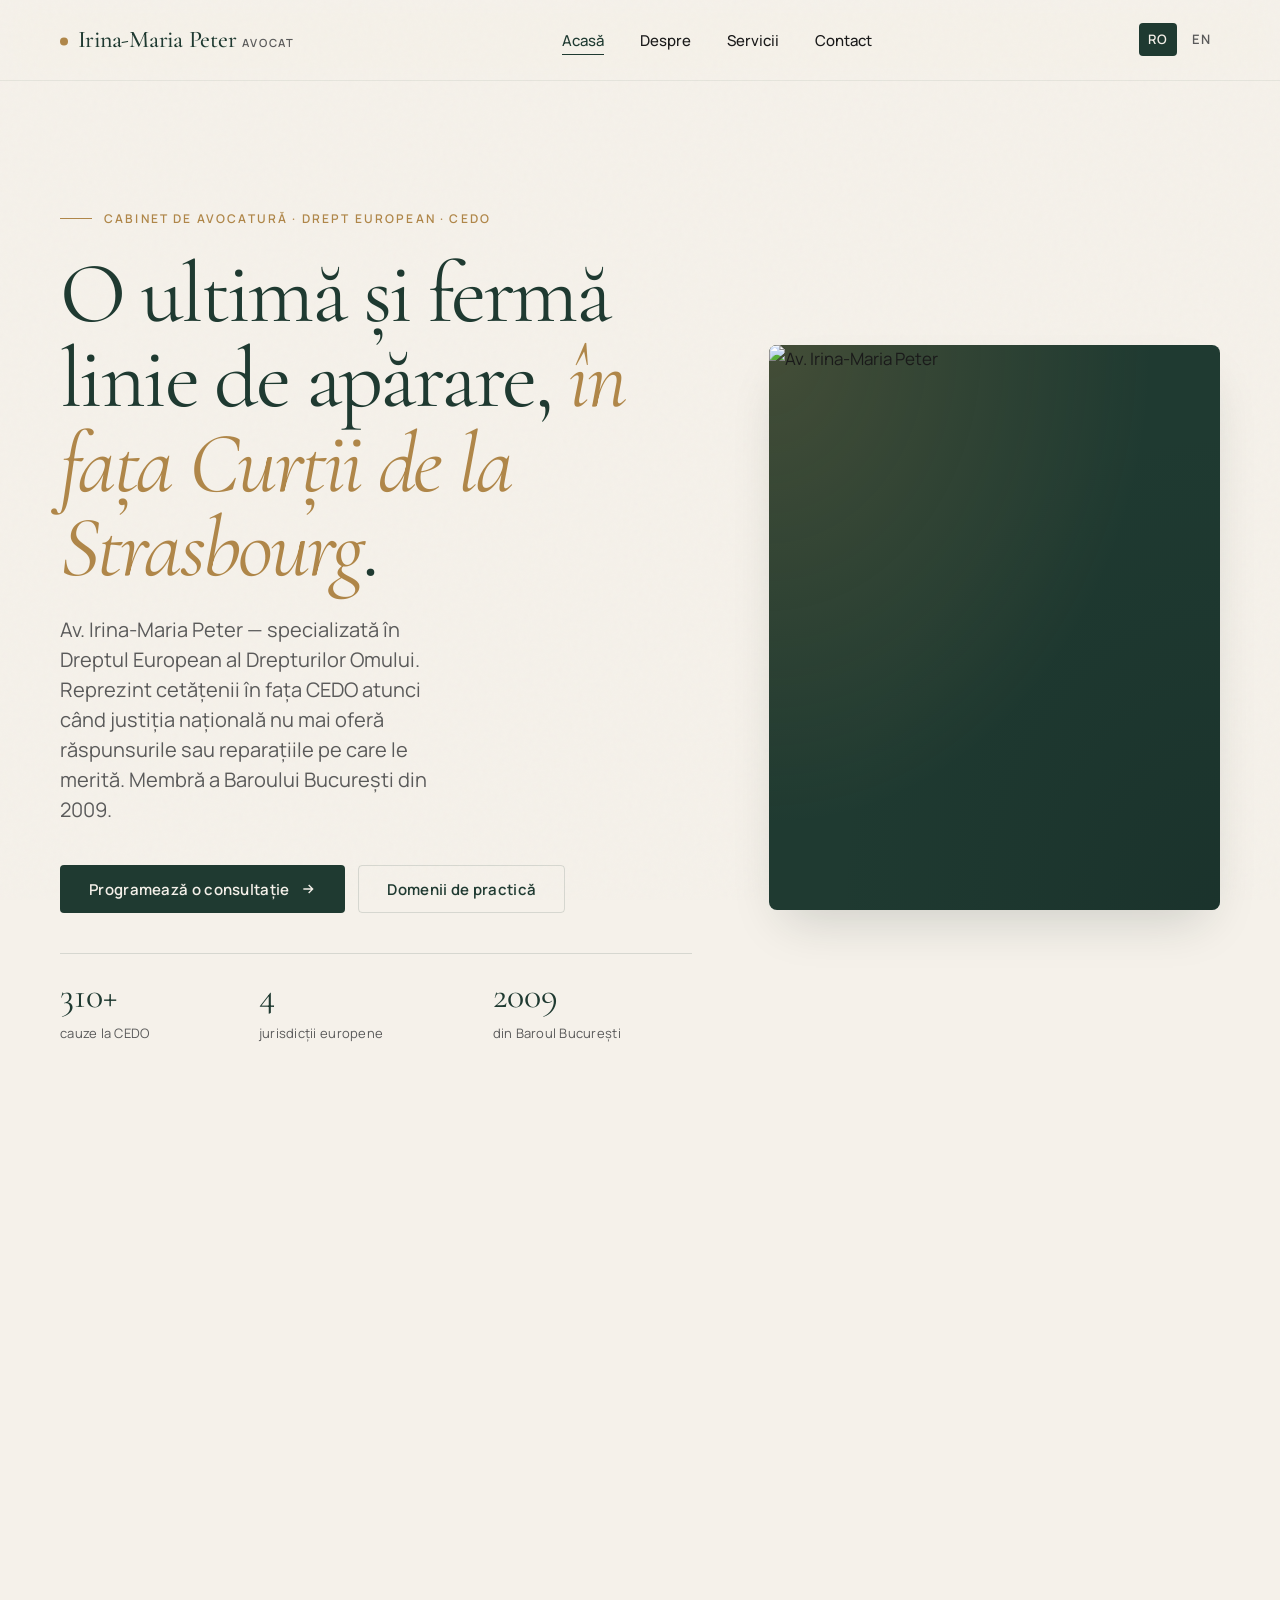
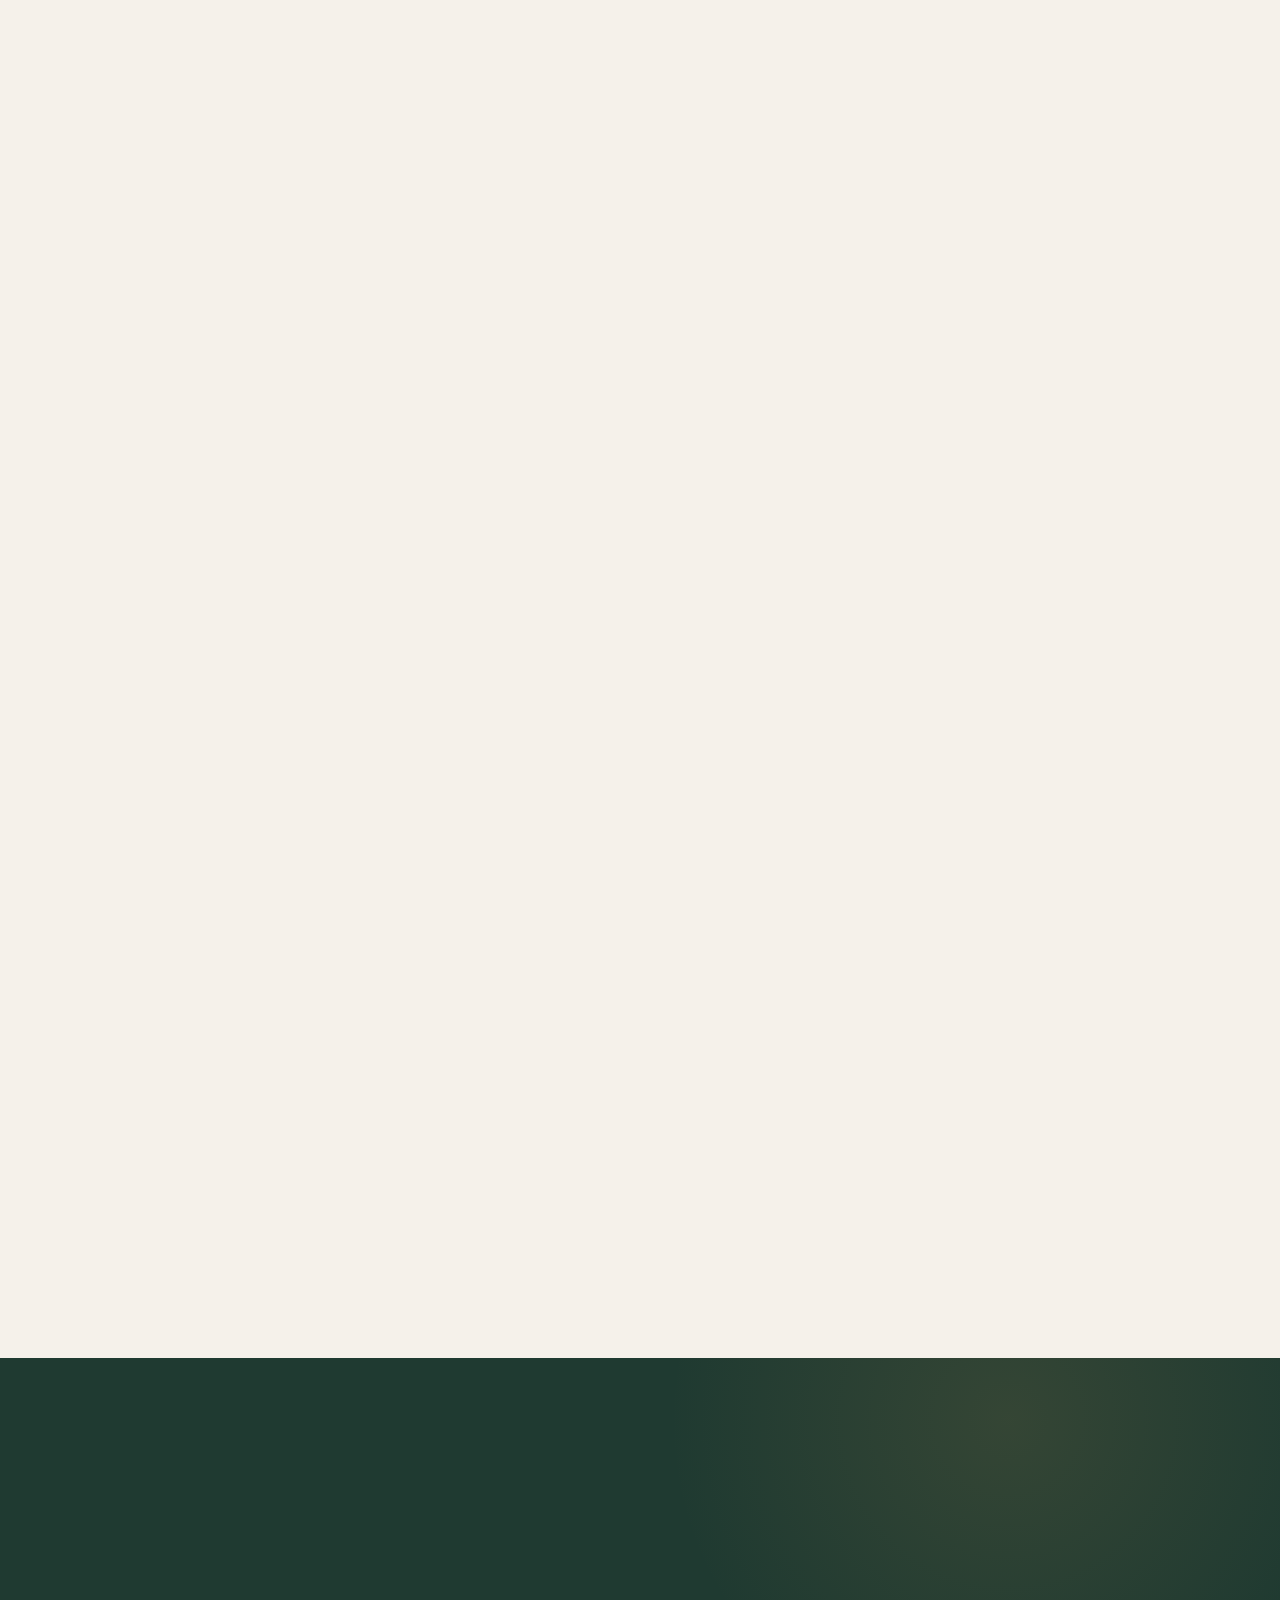
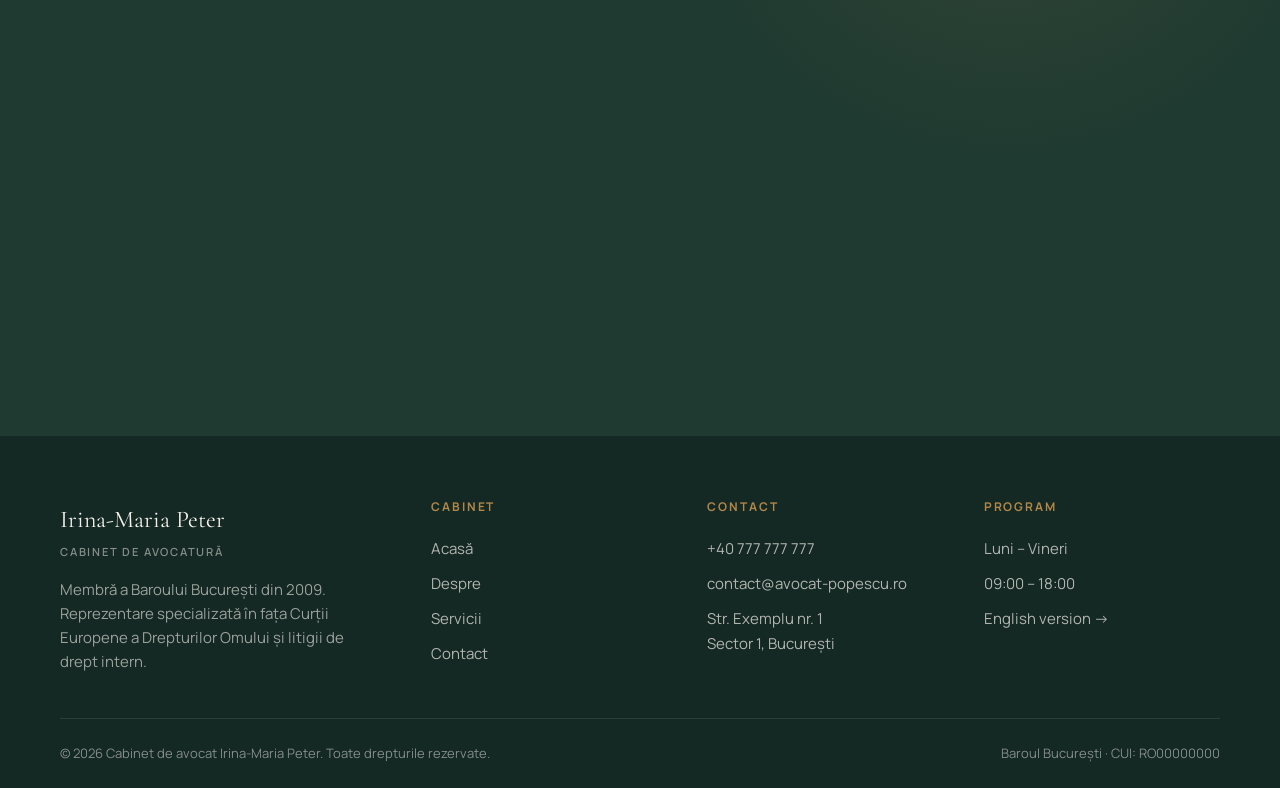
==== index.html @ d7352435 "Add files via upload" ====
<!doctype html>
<html lang="ro">
<head>
  <meta charset="utf-8" />
  <meta name="viewport" content="width=device-width,initial-scale=1" />

  <!-- ============ PRIMARY SEO ============ -->
  <title>Av. Irina-Maria Peter — Avocat CEDO în București | Drepturile Omului și Litigii Internaționale</title>
  <meta name="description" content="Av. Irina-Maria Peter — avocat definitiv în Baroul București din 2009, specializată în Dreptul European al Drepturilor Omului. Peste 310 cauze la CEDO (Strasbourg) și reprezentare în drept civil, penal, al muncii, al familiei, contencios administrativ și mediere." />
  <meta name="keywords" content="avocat CEDO, avocat drepturile omului, avocat Strasbourg, Curtea Europeană a Drepturilor Omului, avocat București, litigii internaționale, Irina-Maria Peter avocat, drept european" />
  <meta name="author" content="Av. Irina-Maria Peter" />
  <meta name="robots" content="index, follow, max-image-preview:large" />
  <link rel="canonical" href="https://avocat-popescu.ro/" />

  <!-- ============ HREFLANG (multilingual) ============ -->
  <link rel="alternate" hreflang="ro" href="https://avocat-popescu.ro/" />
  <link rel="alternate" hreflang="en" href="https://avocat-popescu.ro/en/" />
  <link rel="alternate" hreflang="x-default" href="https://avocat-popescu.ro/" />

  <!-- ============ OPEN GRAPH / SOCIAL ============ -->
  <meta property="og:type" content="website" />
  <meta property="og:locale" content="ro_RO" />
  <meta property="og:locale:alternate" content="en_US" />
  <meta property="og:site_name" content="Av. Irina-Maria Peter" />
  <meta property="og:title" content="Av. Irina-Maria Peter — Avocat CEDO în București" />
  <meta property="og:description" content="Avocat specializată în Dreptul European al Drepturilor Omului. Peste 310 cauze la CEDO — o ultimă și fermă linie de apărare la Strasbourg." />
  <meta property="og:url" content="https://avocat-popescu.ro/" />
  <meta property="og:image" content="https://avocat-popescu.ro/assets/og-image.jpg" />
  <meta property="og:image:width" content="1200" />
  <meta property="og:image:height" content="630" />

  <meta name="twitter:card" content="summary_large_image" />
  <meta name="twitter:title" content="Av. Irina-Maria Peter — Avocat CEDO în București" />
  <meta name="twitter:description" content="Avocat specializată în Dreptul European al Drepturilor Omului și litigii internaționale." />
  <meta name="twitter:image" content="https://avocat-popescu.ro/assets/og-image.jpg" />

  <!-- ============ THEME ============ -->
  <meta name="theme-color" content="#1f3a31" />
  <meta name="color-scheme" content="light" />

  <!-- ============ FAVICON ============ -->
  <link rel="icon" type="image/svg+xml" href="data:image/svg+xml,%3Csvg xmlns='http://www.w3.org/2000/svg' viewBox='0 0 32 32'%3E%3Crect width='32' height='32' rx='6' fill='%231f3a31'/%3E%3Ctext x='50%25' y='50%25' dy='.35em' text-anchor='middle' font-family='Georgia,serif' font-size='18' font-style='italic' fill='%23b08749'%3EI%3C/text%3E%3C/svg%3E" />

  <!-- ============ FONTS ============ -->
  <link rel="preconnect" href="https://fonts.googleapis.com" />
  <link rel="preconnect" href="https://fonts.gstatic.com" crossorigin />
  <link href="https://fonts.googleapis.com/css2?family=Cormorant+Garamond:ital,wght@0,400;0,500;0,600;1,400;1,500&family=Manrope:wght@300;400;500;600;700&display=swap" rel="stylesheet" />

  <!-- ============ STYLES ============ -->
  <link rel="stylesheet" href="assets/styles.css" />

  <!-- ============ STRUCTURED DATA (JSON-LD) ============ -->
  <script type="application/ld+json">
  {
    "@context": "https://schema.org",
    "@graph": [
      {
        "@type": ["LegalService", "LocalBusiness", "Attorney"],
        "@id": "https://avocat-popescu.ro/#organization",
        "name": "Cabinet de avocat Irina-Maria Peter",
        "alternateName": "Av. Irina-Maria Peter",
        "description": "Cabinet de avocatură în București, specializat în Dreptul European al Drepturilor Omului, litigii la CEDO și reprezentare în drept civil, penal, al muncii, al familiei și contencios administrativ.",
        "url": "https://avocat-popescu.ro/",
        "telephone": "+40712345678",
        "email": "contact@avocat-popescu.ro",
        "priceRange": "$$",
        "image": "https://avocat-popescu.ro/assets/og-image.jpg",
        "address": {
          "@type": "PostalAddress",
          "streetAddress": "Str. Exemplu nr. 1",
          "addressLocality": "București",
          "addressRegion": "Sector 1",
          "postalCode": "010001",
          "addressCountry": "RO"
        },
        "geo": {
          "@type": "GeoCoordinates",
          "latitude": "44.4268",
          "longitude": "26.1025"
        },
        "openingHoursSpecification": [
          {
            "@type": "OpeningHoursSpecification",
            "dayOfWeek": ["Monday", "Tuesday", "Wednesday", "Thursday", "Friday"],
            "opens": "09:00",
            "closes": "18:00"
          }
        ],
        "areaServed": [
          { "@type": "Country", "name": "România" },
          { "@type": "Country", "name": "Portugalia" },
          { "@type": "Country", "name": "Franța" },
          { "@type": "Country", "name": "Republica Moldova" }
        ],
        "knowsLanguage": ["ro", "en"],
        "knowsAbout": ["Convenția Europeană a Drepturilor Omului", "Curtea Europeană a Drepturilor Omului", "Drept civil", "Drept penal"],
        "founder": {
          "@id": "https://avocat-popescu.ro/#person"
        }
      },
      {
        "@type": "Person",
        "@id": "https://avocat-popescu.ro/#person",
        "name": "Irina-Maria Peter",
        "honorificPrefix": "Av.",
        "jobTitle": "Avocat definitiv",
        "description": "Avocat definitiv în Baroul București din 2009, specializată în Dreptul European al Drepturilor Omului și litigii internaționale la CEDO.",
        "memberOf": {
          "@type": "Organization",
          "name": "Baroul București"
        },
        "worksFor": {
          "@id": "https://avocat-popescu.ro/#organization"
        }
      },
      {
        "@type": "WebSite",
        "@id": "https://avocat-popescu.ro/#website",
        "url": "https://avocat-popescu.ro/",
        "name": "Av. Irina-Maria Peter",
        "inLanguage": "ro",
        "publisher": { "@id": "https://avocat-popescu.ro/#organization" }
      },
      {
        "@type": "BreadcrumbList",
        "itemListElement": [
          { "@type": "ListItem", "position": 1, "name": "Acasă", "item": "https://avocat-popescu.ro/" }
        ]
      }
    ]
  }
  </script>
</head>

<body>
  <!-- ============ HEADER ============ -->
  <header class="site-header">
    <div class="container">
      <nav class="nav" aria-label="Navigare principală">
        <a href="/" class="brand" aria-label="Av. Irina-Maria Peter — Acasă">
          <span class="brand-mark" aria-hidden="true"></span>
          <span>Irina-Maria Peter <small>Avocat</small></span>
        </a>

        <ul class="nav-links" data-open="false">
          <li><a href="/" aria-current="page">Acasă</a></li>
          <li><a href="/despre.html">Despre</a></li>
          <li><a href="/servicii.html">Servicii</a></li>
          <li><a href="/contact.html">Contact</a></li>
        </ul>

        <div class="nav-right">
          <div class="lang-switch" aria-label="Selectare limbă">
            <a href="/" class="active" aria-current="true">RO</a>
            <a href="/en/">EN</a>
          </div>
          <button class="nav-toggle" type="button" aria-expanded="false" aria-controls="nav-links" aria-label="Deschide meniul">
            <span></span>
          </button>
        </div>
      </nav>
    </div>
  </header>

  <main>
    <!-- ============ HERO ============ -->
    <section class="hero">
      <div class="container">
        <div class="hero-grid">
          <div class="hero-content">
            <div class="hero-meta fade-up">
              <span class="eyebrow">Cabinet de avocatură · Drept european · CEDO</span>
            </div>

            <h1 class="fade-up delay-1">
              O ultimă și fermă linie de apărare, <em>în fața Curții de la Strasbourg</em>.
            </h1>

            <p class="hero-tagline fade-up delay-2">
              Av. Irina-Maria Peter — specializată în Dreptul European al Drepturilor Omului. Reprezint cetățenii în fața CEDO atunci când justiția națională nu mai oferă răspunsurile sau reparațiile pe care le merită. Membră a Baroului București din 2009.
            </p>

            <div class="hero-actions fade-up delay-3">
              <a href="/contact.html" class="btn btn-primary btn-arrow">
                Programează o consultație
                <svg viewBox="0 0 24 24" fill="none" stroke="currentColor" stroke-width="2"><path d="M5 12h14M13 6l6 6-6 6"/></svg>
              </a>
              <a href="/servicii.html" class="btn btn-ghost">Domenii de practică</a>
            </div>

            <div class="hero-stats fade-up delay-4">
              <div class="hero-stat">
                <span class="num">310+</span>
                <span class="label">cauze la CEDO</span>
              </div>
              <div class="hero-stat">
                <span class="num">4</span>
                <span class="label">jurisdicții europene</span>
              </div>
              <div class="hero-stat">
                <span class="num">2009</span>
                <span class="label">din Baroul București</span>
              </div>
            </div>
          </div>

          <div class="hero-visual fade-up delay-2">
            <div class="hero-portrait">
              <div class="hero-decoration" aria-hidden="true"></div>
                <img src="assets/portrait.png" alt="Av. Irina-Maria Peter" />
              <!-- <div class="hero-portrait-placeholder" aria-hidden="true">
                <svg viewBox="0 0 24 24" fill="none" stroke-width="1"><circle cx="12" cy="8" r="4"/><path d="M4 22c0-4.4 3.6-8 8-8s8 3.6 8 8"/></svg>
                <span>Fotografie<br>profesională</span>
              </div> -->
            </div>
          </div>
        </div>

        <span class="hero-bg-letter" aria-hidden="true">I</span>
      </div>
    </section>

    <!-- ============ INTRO / ABOUT ============ -->
    <section class="section">
      <div class="container">
        <div class="two-col reveal">
          <div>
            <span class="eyebrow">Despre cabinet</span>
            <h2 style="margin-top: 1rem;">O practică <em style="font-style:italic;color:var(--color-accent)">transfrontalieră</em>, dedicată drepturilor fundamentale.</h2>
          </div>
          <div>
            <p class="lead">
              Specializarea mea principală este Dreptul European al Drepturilor Omului și litigiile internaționale. Activitatea se concentrează pe reprezentarea cetățenilor în fața Curții Europene a Drepturilor Omului (CEDO) de la Strasbourg.
            </p>
            <p style="margin-top:1.25rem; color:var(--color-ink-muted)">
              Ofer o ultimă și fermă linie de apărare împotriva abuzurilor legislative, administrative sau judiciare comise de instituțiile statului — dar și asistență în drept civil, penal, al muncii, al familiei și contencios administrativ. Misiunea rămâne aceeași: restabilirea legalității și obținerea de reparații juste.
            </p>
            <p style="margin-top:1.75rem">
              <a href="/despre.html" class="btn btn-ghost btn-arrow">
                Despre Irina-Maria Peter
                <svg viewBox="0 0 24 24" fill="none" stroke="currentColor" stroke-width="2"><path d="M5 12h14M13 6l6 6-6 6"/></svg>
              </a>
            </p>
          </div>
        </div>
      </div>
    </section>

    <!-- ============ SERVICES PREVIEW ============ -->
    <section class="section" style="padding-top:0">
      <div class="container">
        <div class="section-header reveal">
          <span class="eyebrow">Domenii de practică</span>
          <h2>Servicii juridice <em style="font-style:italic;color:var(--color-accent)">specializate</em></h2>
        </div>

        <div class="services-grid reveal">
          <article class="service-card">
            <span class="service-num">01</span>
            <h3>Drept european (CEDO)</h3>
            <p>Consultanță privind încălcarea drepturilor fundamentale, formulare cereri și reprezentare în fața Curții Europene a Drepturilor Omului de la Strasbourg.</p>
            <a href="/servicii.html#european" class="service-link">
              Detalii
              <svg viewBox="0 0 24 24" fill="none" stroke="currentColor" stroke-width="2"><path d="M5 12h14M13 6l6 6-6 6"/></svg>
            </a>
          </article>

          <article class="service-card">
            <span class="service-num">02</span>
            <h3>Drept civil</h3>
            <p>Contracte, dreptul de proprietate, tranzacții, contestații și punerea în executare a hotărârilor judecătorești definitive.</p>
            <a href="/servicii.html#civil" class="service-link">
              Detalii
              <svg viewBox="0 0 24 24" fill="none" stroke="currentColor" stroke-width="2"><path d="M5 12h14M13 6l6 6-6 6"/></svg>
            </a>
          </article>

          <article class="service-card">
            <span class="service-num">03</span>
            <h3>Drept penal</h3>
            <p>Asistență în fața organelor de urmărire penală și a instanțelor de orice grad, plângeri penale și contestații.</p>
            <a href="/servicii.html#penal" class="service-link">
              Detalii
              <svg viewBox="0 0 24 24" fill="none" stroke="currentColor" stroke-width="2"><path d="M5 12h14M13 6l6 6-6 6"/></svg>
            </a>
          </article>

          <article class="service-card">
            <span class="service-num">04</span>
            <h3>Dreptul familiei</h3>
            <p>Divorț, partajul bunurilor comune, custodia minorului, pensie de întreținere, program de vizitare și paternitate.</p>
            <a href="/servicii.html#familie" class="service-link">
              Detalii
              <svg viewBox="0 0 24 24" fill="none" stroke="currentColor" stroke-width="2"><path d="M5 12h14M13 6l6 6-6 6"/></svg>
            </a>
          </article>

          <article class="service-card">
            <span class="service-num">05</span>
            <h3>Dreptul muncii</h3>
            <p>Litigii de muncă, contracte, acorduri, notificări și punerea în executare a hotărârilor judecătorești.</p>
            <a href="/servicii.html#munca" class="service-link">
              Detalii
              <svg viewBox="0 0 24 24" fill="none" stroke="currentColor" stroke-width="2"><path d="M5 12h14M13 6l6 6-6 6"/></svg>
            </a>
          </article>

          <article class="service-card">
            <span class="service-num">06</span>
            <h3>Contencios administrativ</h3>
            <p>Anularea actelor administrative nelegale și reprezentare în litigiile cu autoritățile publice.</p>
            <a href="/servicii.html#administrativ" class="service-link">
              Detalii
              <svg viewBox="0 0 24 24" fill="none" stroke="currentColor" stroke-width="2"><path d="M5 12h14M13 6l6 6-6 6"/></svg>
            </a>
          </article>

          <article class="service-card">
            <span class="service-num">07</span>
            <h3>Mediere</h3>
            <p>Servicii de mediere în orice ramură a dreptului, pentru soluționarea amiabilă a disputelor.</p>
            <a href="/servicii.html#mediere" class="service-link">
              Detalii
              <svg viewBox="0 0 24 24" fill="none" stroke="currentColor" stroke-width="2"><path d="M5 12h14M13 6l6 6-6 6"/></svg>
            </a>
          </article>

          <article class="service-card service-cta">
            <span class="service-num">—</span>
            <h3>Aveți o altă speță?</h3>
            <p>Descrieți-mi pe scurt situația și stabilim împreună dacă și cum vă pot ajuta — inclusiv admisibilitatea unei cauze la CEDO.</p>
            <a href="/contact.html" class="service-link">
              Programează o consultație
              <svg viewBox="0 0 24 24" fill="none" stroke="currentColor" stroke-width="2"><path d="M5 12h14M13 6l6 6-6 6"/></svg>
            </a>
          </article>
        </div>
      </div>
    </section>

    <!-- ============ CTA STRIP ============ -->
    <section class="cta-strip">
      <div class="container">
        <div class="reveal">
          <span class="eyebrow" style="color:var(--color-accent)">Prima consultație</span>
          <h2 style="margin-top:1rem">Ați epuizat căile de atac interne? <em>Vorbim.</em></h2>
          <p>Termenele de sesizare a Curții de la Strasbourg sunt stricte și extrem de scurte. Propuneți analiza dosarului dumneavoastră pentru a stabili criteriile de admisibilitate la CEDO — la cabinet, telefonic sau online.</p>
          <div class="hero-actions">
            <a href="/contact.html" class="btn btn-primary btn-arrow">
              Solicită o consultație
              <svg viewBox="0 0 24 24" fill="none" stroke="currentColor" stroke-width="2"><path d="M5 12h14M13 6l6 6-6 6"/></svg>
            </a>
            <a href="tel:+40712345678" class="btn btn-ghost">+40 777 777 777</a>
          </div>
        </div>
      </div>
    </section>
  </main>

  <!-- ============ FOOTER ============ -->
  <footer class="site-footer">
    <div class="container">
      <div class="footer-grid">
        <div>
          <span class="footer-brand">
            Irina-Maria Peter
            <small>Cabinet de avocatură</small>
          </span>
          <p style="color:rgba(245,241,234,0.6); max-width:32ch; font-size:0.9375rem; line-height:1.6">
            Membră a Baroului București din 2009. Reprezentare specializată în fața Curții Europene a Drepturilor Omului și litigii de drept intern.
          </p>
        </div>

        <div class="footer-col">
          <h4>Cabinet</h4>
          <ul>
            <li><a href="/">Acasă</a></li>
            <li><a href="/despre.html">Despre</a></li>
            <li><a href="/servicii.html">Servicii</a></li>
            <li><a href="/contact.html">Contact</a></li>
          </ul>
        </div>

        <div class="footer-col">
          <h4>Contact</h4>
          <ul>
            <li><a href="tel:+40712345678">+40 777 777 777</a></li>
            <li><a href="mailto:contact@avocat-popescu.ro">contact@avocat-popescu.ro</a></li>
            <li>Str. Exemplu nr. 1<br>Sector 1, București</li>
          </ul>
        </div>

        <div class="footer-col">
          <h4>Program</h4>
          <ul>
            <li>Luni – Vineri</li>
            <li>09:00 – 18:00</li>
            <li style="margin-top:0.5rem"><a href="/en/">English version →</a></li>
          </ul>
        </div>
      </div>

      <div class="footer-meta">
        <span>© <span data-year>2026</span> Cabinet de avocat Irina-Maria Peter. Toate drepturile rezervate.</span>
        <span>Baroul București · CUI: RO00000000</span>
      </div>
    </div>
  </footer>

  <script src="assets/script.js" defer></script>
</body>
</html>
---- assets/styles.css ----
/* =========================================================
   DESIGN TOKENS
   ========================================================= */
:root {
  /* Colors */
  --color-bg: #f5f1ea;
  --color-bg-dim: #ebe5d9;
  --color-bg-card: #faf7f1;
  --color-ink: #1a1a1a;
  --color-ink-muted: #5a5a5a;
  --color-ink-soft: #8a8a8a;
  --color-primary: #1f3a31;
  --color-primary-dark: #142824;
  --color-primary-soft: #2d4f43;
  --color-accent: #b08749;
  --color-accent-dark: #8f6c34;
  --color-line: rgba(31, 58, 49, 0.14);
  --color-line-soft: rgba(31, 58, 49, 0.07);

  /* Typography */
  --font-display: 'Cormorant Garamond', 'Times New Roman', serif;
  --font-body: 'Manrope', -apple-system, BlinkMacSystemFont, sans-serif;

  /* Scale */
  --step-fluid-1: clamp(0.875rem, 0.85rem + 0.1vw, 0.9375rem);
  --step-fluid-2: clamp(1rem, 0.96rem + 0.2vw, 1.0625rem);
  --step-fluid-3: clamp(1.125rem, 1.08rem + 0.3vw, 1.25rem);
  --step-fluid-4: clamp(1.375rem, 1.3rem + 0.5vw, 1.625rem);
  --step-fluid-5: clamp(1.75rem, 1.55rem + 1vw, 2.25rem);
  --step-fluid-6: clamp(2.25rem, 1.9rem + 1.75vw, 3.25rem);
  --step-fluid-7: clamp(3rem, 2.2rem + 4vw, 5.5rem);

  /* Spacing */
  --space-3xs: 0.25rem;
  --space-2xs: 0.5rem;
  --space-xs: 0.75rem;
  --space-sm: 1rem;
  --space-md: 1.5rem;
  --space-lg: 2.5rem;
  --space-xl: 4rem;
  --space-2xl: 6rem;
  --space-3xl: 9rem;

  /* Layout */
  --max-width: 1240px;
  --gutter: clamp(1.25rem, 4vw, 2.5rem);

  /* Effects */
  --radius-sm: 4px;
  --radius-md: 8px;
  --radius-lg: 16px;
  --shadow-sm: 0 1px 2px rgba(20, 40, 36, 0.06);
  --shadow-md: 0 8px 24px -8px rgba(20, 40, 36, 0.12);
  --shadow-lg: 0 24px 48px -16px rgba(20, 40, 36, 0.18);
  --transition: 280ms cubic-bezier(0.22, 1, 0.36, 1);
}

/* =========================================================
   RESET / BASE
   ========================================================= */
*, *::before, *::after { box-sizing: border-box; }

* { margin: 0; padding: 0; }

html {
  scroll-behavior: smooth;
  -webkit-text-size-adjust: 100%;
  text-size-adjust: 100%;
}

body {
  font-family: var(--font-body);
  font-size: var(--step-fluid-2);
  line-height: 1.65;
  color: var(--color-ink);
  background: var(--color-bg);
  font-weight: 400;
  -webkit-font-smoothing: antialiased;
  -moz-osx-font-smoothing: grayscale;
  overflow-x: hidden;
  min-height: 100vh;
}

img, picture, svg {
  display: block;
  max-width: 100%;
  height: auto;
}

a {
  color: inherit;
  text-decoration: none;
  transition: color var(--transition);
}

button {
  font: inherit;
  cursor: pointer;
  background: none;
  border: none;
  color: inherit;
}

ul, ol { list-style: none; }

::selection {
  background: var(--color-primary);
  color: var(--color-bg);
}

/* Subtle paper grain texture overlay */
body::before {
  content: '';
  position: fixed;
  inset: 0;
  pointer-events: none;
  z-index: 1000;
  opacity: 0.025;
  mix-blend-mode: multiply;
  background-image: url("data:image/svg+xml,%3Csvg viewBox='0 0 200 200' xmlns='http://www.w3.org/2000/svg'%3E%3Cfilter id='noise'%3E%3CfeTurbulence type='fractalNoise' baseFrequency='0.9' numOctaves='3' /%3E%3C/filter%3E%3Crect width='100%25' height='100%25' filter='url(%23noise)' /%3E%3C/svg%3E");
}

/* =========================================================
   TYPOGRAPHY
   ========================================================= */
h1, h2, h3, h4 {
  font-family: var(--font-display);
  font-weight: 500;
  line-height: 1.1;
  letter-spacing: -0.015em;
  color: var(--color-primary);
}

.display {
  font-family: var(--font-display);
  font-size: var(--step-fluid-7);
  font-weight: 400;
  line-height: 1;
  letter-spacing: -0.025em;
  color: var(--color-primary);
}

.display em {
  font-style: italic;
  color: var(--color-accent);
  font-weight: 400;
}

h1 { font-size: var(--step-fluid-6); }
h2 { font-size: var(--step-fluid-5); }
h3 { font-size: var(--step-fluid-4); }
h4 { font-size: var(--step-fluid-3); }

p { max-width: 65ch; }

.lead {
  font-size: var(--step-fluid-3);
  line-height: 1.55;
  color: var(--color-ink-muted);
  max-width: 58ch;
}

.eyebrow {
  font-family: var(--font-body);
  font-size: 0.75rem;
  font-weight: 600;
  letter-spacing: 0.18em;
  text-transform: uppercase;
  color: var(--color-accent);
  display: inline-flex;
  align-items: center;
  gap: 0.75rem;
}

.eyebrow::before {
  content: '';
  display: inline-block;
  width: 2rem;
  height: 1px;
  background: var(--color-accent);
}

/* =========================================================
   LAYOUT PRIMITIVES
   ========================================================= */
.container {
  width: 100%;
  max-width: var(--max-width);
  margin-inline: auto;
  padding-inline: var(--gutter);
}

.section {
  padding-block: clamp(3.5rem, 8vw, 6rem);
}

.section-tight { padding-block: clamp(2.5rem, 5vw, 4rem); }

.divider {
  height: 1px;
  background: var(--color-line);
  margin-block: 0;
}

/* =========================================================
   HEADER / NAV
   ========================================================= */
.site-header {
  position: sticky;
  top: 0;
  z-index: 100;
  background: rgba(245, 241, 234, 0.85);
  backdrop-filter: saturate(180%) blur(16px);
  -webkit-backdrop-filter: saturate(180%) blur(16px);
  border-bottom: 1px solid var(--color-line-soft);
}

.nav {
  display: flex;
  align-items: center;
  justify-content: space-between;
  padding-block: 1.25rem;
  gap: var(--space-md);
}

.brand {
  display: flex;
  align-items: baseline;
  gap: 0.6rem;
  font-family: var(--font-display);
  font-size: 1.5rem;
  font-weight: 500;
  color: var(--color-primary);
  letter-spacing: -0.01em;
  white-space: nowrap;
}

.brand-mark {
  width: 0.5rem;
  height: 0.5rem;
  background: var(--color-accent);
  border-radius: 50%;
  flex-shrink: 0;
  transform: translateY(-0.1rem);
}

.brand small {
  font-family: var(--font-body);
  font-size: 0.7rem;
  font-weight: 600;
  letter-spacing: 0.16em;
  text-transform: uppercase;
  color: var(--color-ink-muted);
}

.nav-links {
  display: flex;
  align-items: center;
  gap: 2.25rem;
}

.nav-links a {
  font-size: 0.9375rem;
  font-weight: 500;
  color: var(--color-ink);
  position: relative;
  padding-block: 0.25rem;
}

.nav-links a::after {
  content: '';
  position: absolute;
  left: 0;
  bottom: 0;
  width: 100%;
  height: 1px;
  background: var(--color-primary);
  transform: scaleX(0);
  transform-origin: right;
  transition: transform var(--transition);
}

.nav-links a:hover::after,
.nav-links a[aria-current="page"]::after {
  transform: scaleX(1);
  transform-origin: left;
}

.nav-links a[aria-current="page"] { color: var(--color-primary); }

.nav-right {
  display: flex;
  align-items: center;
  gap: var(--space-md);
}

.lang-switch {
  display: inline-flex;
  align-items: center;
  gap: 0.4rem;
  font-size: 0.8125rem;
  font-weight: 600;
  letter-spacing: 0.08em;
  text-transform: uppercase;
  color: var(--color-ink-muted);
}

.lang-switch a {
  padding: 0.35rem 0.55rem;
  border-radius: var(--radius-sm);
  transition: all var(--transition);
}

.lang-switch a.active {
  background: var(--color-primary);
  color: var(--color-bg);
}

.lang-switch a:not(.active):hover {
  color: var(--color-primary);
  background: var(--color-bg-dim);
}

.nav-toggle {
  display: none;
  width: 2.5rem;
  height: 2.5rem;
  align-items: center;
  justify-content: center;
  border: 1px solid var(--color-line);
  border-radius: var(--radius-sm);
}

.nav-toggle span {
  display: block;
  width: 1.1rem;
  height: 1.5px;
  background: var(--color-primary);
  position: relative;
}

.nav-toggle span::before,
.nav-toggle span::after {
  content: '';
  position: absolute;
  left: 0;
  width: 100%;
  height: 1.5px;
  background: var(--color-primary);
  transition: transform var(--transition);
}

.nav-toggle span::before { top: -6px; }
.nav-toggle span::after { top: 6px; }

.nav-toggle[aria-expanded="true"] span { background: transparent; }
.nav-toggle[aria-expanded="true"] span::before { transform: translateY(6px) rotate(45deg); }
.nav-toggle[aria-expanded="true"] span::after  { transform: translateY(-6px) rotate(-45deg); }

/* =========================================================
   BUTTONS
   ========================================================= */
.btn {
  display: inline-flex;
  align-items: center;
  gap: 0.65rem;
  padding: 0.95rem 1.75rem;
  font-size: 0.9375rem;
  font-weight: 600;
  letter-spacing: 0.02em;
  border-radius: var(--radius-sm);
  border: 1px solid transparent;
  transition: all var(--transition);
  cursor: pointer;
  text-align: center;
  line-height: 1;
}

.btn-primary {
  background: var(--color-primary);
  color: var(--color-bg);
}

.btn-primary:hover {
  background: var(--color-primary-dark);
  transform: translateY(-1px);
  box-shadow: var(--shadow-md);
}

.btn-ghost {
  background: transparent;
  color: var(--color-primary);
  border-color: var(--color-line);
}

.btn-ghost:hover {
  background: var(--color-primary);
  color: var(--color-bg);
  border-color: var(--color-primary);
}

.btn-arrow svg {
  width: 1rem;
  height: 1rem;
  transition: transform var(--transition);
}

.btn:hover .btn-arrow svg { transform: translateX(3px); }

/* =========================================================
   HERO
   ========================================================= */
.hero {
  position: relative;
  padding-block: clamp(4rem, 10vw, 8rem) clamp(3rem, 7vw, 5rem);
  overflow: hidden;
}

.hero-grid {
  display: grid;
  grid-template-columns: 1.4fr 1fr;
  gap: clamp(2rem, 6vw, 5rem);
  align-items: center;
}

.hero-content { position: relative; z-index: 2; }

.hero-meta {
  display: flex;
  align-items: center;
  gap: var(--space-md);
  margin-bottom: var(--space-md);
  flex-wrap: wrap;
}

.hero h1 {
  font-size: var(--step-fluid-7);
  font-weight: 400;
  line-height: 0.98;
  letter-spacing: -0.03em;
  margin-bottom: var(--space-md);
}

.hero h1 em {
  font-style: italic;
  font-weight: 400;
  color: var(--color-accent);
}

.hero-tagline {
  font-size: var(--step-fluid-3);
  line-height: 1.5;
  color: var(--color-ink-muted);
  margin-bottom: var(--space-lg);
  max-width: 32ch;
}

.hero-actions {
  display: flex;
  gap: 0.85rem;
  flex-wrap: wrap;
  margin-bottom: var(--space-lg);
}

.hero-stats {
  display: grid;
  grid-template-columns: repeat(3, auto);
  gap: clamp(1.25rem, 3vw, 2.5rem);
  padding-top: var(--space-md);
  border-top: 1px solid var(--color-line);
}

.hero-stat .num {
  font-family: var(--font-display);
  font-size: var(--step-fluid-5);
  line-height: 1;
  color: var(--color-primary);
  display: block;
  margin-bottom: 0.25rem;
}

.hero-stat .label {
  font-size: 0.8125rem;
  color: var(--color-ink-muted);
  letter-spacing: 0.02em;
}

/* Portrait card */
.hero-portrait {
  position: relative;
  aspect-ratio: 4 / 5;
  background: var(--color-primary);
  border-radius: var(--radius-md);
  overflow: hidden;
  box-shadow: var(--shadow-lg);
}

.hero-portrait::before {
  content: '';
  position: absolute;
  inset: 0;
  background:
    radial-gradient(ellipse at top left, rgba(176, 135, 73, 0.25), transparent 60%),
    radial-gradient(ellipse at bottom right, rgba(20, 40, 36, 0.4), transparent 60%);
}

.hero-portrait-placeholder {
  position: absolute;
  inset: 0;
  display: flex;
  flex-direction: column;
  align-items: center;
  justify-content: center;
  gap: 0.75rem;
  color: rgba(245, 241, 234, 0.4);
  font-size: 0.8125rem;
  letter-spacing: 0.18em;
  text-transform: uppercase;
  text-align: center;
  padding: 1.5rem;
}

.hero-portrait-placeholder svg {
  width: 3rem;
  height: 3rem;
  stroke: currentColor;
}

.hero-portrait img {
  position: absolute;
  inset: 0;
  width: 100%;
  height: 100%;
  object-fit: cover;
}

.hero-decoration {
  position: absolute;
  top: -1rem;
  right: -1rem;
  bottom: -1rem;
  left: -1rem;
  border: 1px solid var(--color-accent);
  border-radius: var(--radius-md);
  z-index: -1;
  opacity: 0.4;
}

.hero-bg-letter {
  position: absolute;
  bottom: -12rem;
  right: -6rem;
  font-family: var(--font-display);
  font-size: 32rem;
  font-style: italic;
  color: var(--color-primary);
  opacity: 0.03;
  pointer-events: none;
  line-height: 1;
  z-index: 0;
}

/* =========================================================
   SERVICES / CARDS
   ========================================================= */
.services-grid {
  display: grid;
  grid-template-columns: repeat(3, 1fr);
  gap: 1px;
  background: var(--color-line);
  border: 1px solid var(--color-line);
  border-radius: var(--radius-md);
  overflow: hidden;
  margin-top: var(--space-xl);
}

@media (max-width: 900px) {
  .services-grid { grid-template-columns: repeat(2, 1fr); }
}

@media (max-width: 560px) {
  .services-grid { grid-template-columns: 1fr; }
}

.service-card {
  background: var(--color-bg);
  padding: clamp(1.75rem, 3vw, 2.5rem);
  display: flex;
  flex-direction: column;
  gap: var(--space-sm);
  transition: background var(--transition);
  position: relative;
}

.service-card:hover { background: var(--color-bg-card); }

.service-card.service-cta {
  grid-column: span 2;
  background: var(--color-primary);
  justify-content: center;
}
.service-card.service-cta:hover { background: var(--color-primary); }
.service-card.service-cta .service-num { color: var(--color-accent); }
.service-card.service-cta h3 { color: var(--color-bg); }
.service-card.service-cta p { color: rgba(245, 241, 234, 0.7); }
.service-card.service-cta .service-link { color: var(--color-accent); }

@media (max-width: 900px) {
  .service-card.service-cta { grid-column: span 1; }
}
@media (max-width: 560px) {
  .service-card.service-cta { display: none; }
}

.service-num {
  font-family: var(--font-display);
  font-size: 1rem;
  font-style: italic;
  color: var(--color-accent);
  display: block;
}

.service-card h3 {
  font-size: var(--step-fluid-4);
  margin-bottom: 0.25rem;
}

.service-card p {
  color: var(--color-ink-muted);
  font-size: var(--step-fluid-2);
  line-height: 1.6;
}

.service-link {
  margin-top: auto;
  padding-top: var(--space-md);
  font-size: 0.875rem;
  font-weight: 600;
  letter-spacing: 0.04em;
  color: var(--color-primary);
  display: inline-flex;
  align-items: center;
  gap: 0.5rem;
}

.service-link svg {
  width: 0.9rem;
  height: 0.9rem;
  transition: transform var(--transition);
}

.service-card:hover .service-link svg { transform: translateX(3px); }

/* Two-column layout */
.two-col {
  display: grid;
  grid-template-columns: 1fr 1.5fr;
  gap: clamp(2rem, 6vw, 5rem);
  align-items: start;
}

.two-col-narrow { grid-template-columns: 1fr 2fr; }

.section-header {
  margin-bottom: var(--space-xl);
}

.section-header h2 {
  margin-top: var(--space-sm);
  max-width: 18ch;
}

/* =========================================================
   ABOUT / BIO
   ========================================================= */
.about-grid {
  display: grid;
  grid-template-columns: 1fr 1.4fr;
  gap: clamp(2rem, 6vw, 5rem);
  align-items: start;
}

.about-image {
  position: sticky;
  top: 6rem;
  aspect-ratio: 3 / 4;
  background: var(--color-primary);
  border-radius: var(--radius-md);
  overflow: hidden;
  box-shadow: var(--shadow-md);
}

.about-image::before {
  content: '';
  position: absolute;
  inset: 0;
  background:
    radial-gradient(ellipse at top, rgba(176, 135, 73, 0.2), transparent 60%);
}

.about-content > * + * { margin-top: var(--space-md); }

.about-content h2 { max-width: 16ch; }

.about-content p { color: var(--color-ink-muted); }

.about-content p.lead { color: var(--color-ink); }

.credentials {
  margin-top: var(--space-xl);
  border-top: 1px solid var(--color-line);
  padding-top: var(--space-lg);
}

.credentials h3 {
  font-family: var(--font-body);
  font-size: 0.75rem;
  font-weight: 700;
  letter-spacing: 0.16em;
  text-transform: uppercase;
  color: var(--color-ink-soft);
  margin-bottom: var(--space-md);
}

.credentials-list {
  display: grid;
  grid-template-columns: repeat(auto-fit, minmax(220px, 1fr));
  gap: var(--space-md) var(--space-lg);
}

.credential-item {
  border-left: 2px solid var(--color-accent);
  padding-left: var(--space-sm);
}

.credential-item .year {
  font-family: var(--font-display);
  font-size: 1.5rem;
  color: var(--color-primary);
  display: block;
}

.credential-item .desc {
  font-size: 0.9375rem;
  color: var(--color-ink-muted);
  line-height: 1.5;
}

/* =========================================================
   CTA STRIP
   ========================================================= */
.cta-strip {
  background: var(--color-primary);
  color: var(--color-bg);
  padding-block: clamp(3.5rem, 7vw, 5.5rem);
  position: relative;
  overflow: hidden;
}

.cta-strip::before {
  content: '';
  position: absolute;
  top: -50%;
  right: -10%;
  width: 50rem;
  height: 50rem;
  background: radial-gradient(circle, rgba(176, 135, 73, 0.15), transparent 60%);
  pointer-events: none;
}

.cta-strip h2 {
  color: var(--color-bg);
  font-size: var(--step-fluid-6);
  max-width: 16ch;
  margin-bottom: var(--space-md);
}

.cta-strip h2 em {
  font-style: italic;
  color: var(--color-accent);
}

.cta-strip p {
  color: rgba(245, 241, 234, 0.75);
  font-size: var(--step-fluid-3);
  max-width: 50ch;
  margin-bottom: var(--space-lg);
}

.cta-strip .btn-primary {
  background: var(--color-accent);
  color: var(--color-primary-dark);
}

.cta-strip .btn-primary:hover {
  background: var(--color-bg);
  color: var(--color-primary-dark);
}

.cta-strip .btn-ghost {
  border-color: rgba(245, 241, 234, 0.25);
  color: var(--color-bg);
}

.cta-strip .btn-ghost:hover {
  background: var(--color-bg);
  color: var(--color-primary);
  border-color: var(--color-bg);
}

/* =========================================================
   CONTACT / FORM
   ========================================================= */
.contact-grid {
  display: grid;
  grid-template-columns: 1fr 1.3fr;
  gap: clamp(2rem, 6vw, 5rem);
  align-items: start;
}

.contact-info > * + * { margin-top: var(--space-lg); }

.contact-block {
  border-top: 1px solid var(--color-line);
  padding-top: var(--space-md);
}

.contact-block .label {
  font-size: 0.75rem;
  font-weight: 700;
  letter-spacing: 0.16em;
  text-transform: uppercase;
  color: var(--color-ink-soft);
  margin-bottom: 0.5rem;
}

.contact-block .value {
  font-family: var(--font-display);
  font-size: var(--step-fluid-4);
  color: var(--color-primary);
  line-height: 1.3;
}

.contact-block a.value:hover { color: var(--color-accent); }

.contact-block a.value.contact-whatsapp {
  display: inline-flex;
  align-items: center;
  gap: 0.6rem;
}

.contact-block a.value.contact-whatsapp svg {
  width: 0.9em;
  height: 0.9em;
  flex-shrink: 0;
  color: #25D366;
  transition: color var(--transition);
}

.contact-block a.value.contact-whatsapp:hover svg {
  color: var(--color-accent);
}

.form-card {
  background: var(--color-bg-card);
  border: 1px solid var(--color-line);
  border-radius: var(--radius-md);
  padding: clamp(1.75rem, 4vw, 2.75rem);
}

.form-field {
  display: flex;
  flex-direction: column;
  gap: 0.4rem;
  margin-bottom: var(--space-md);
}

.form-field label {
  font-size: 0.8125rem;
  font-weight: 600;
  letter-spacing: 0.06em;
  text-transform: uppercase;
  color: var(--color-ink-muted);
}

.form-field input,
.form-field textarea,
.form-field select {
  width: 100%;
  padding: 0.85rem 1rem;
  font: inherit;
  font-size: 0.9375rem;
  color: var(--color-ink);
  background: var(--color-bg);
  border: 1px solid var(--color-line);
  border-radius: var(--radius-sm);
  transition: all var(--transition);
}

.form-field input:focus,
.form-field textarea:focus,
.form-field select:focus {
  outline: none;
  border-color: var(--color-primary);
  box-shadow: 0 0 0 3px rgba(31, 58, 49, 0.08);
}

.form-field textarea {
  resize: vertical;
  min-height: 7rem;
}

.form-row {
  display: grid;
  grid-template-columns: 1fr 1fr;
  gap: var(--space-md);
}

.form-note {
  font-size: 0.8125rem;
  color: var(--color-ink-soft);
  margin-top: var(--space-sm);
}

/* =========================================================
   FOOTER
   ========================================================= */
.site-footer {
  background: var(--color-primary-dark);
  color: rgba(245, 241, 234, 0.7);
  padding-block: var(--space-xl) var(--space-md);
  font-size: 0.9375rem;
}

.footer-grid {
  display: grid;
  grid-template-columns: 1.4fr 1fr 1fr 1fr;
  gap: var(--space-lg);
  padding-bottom: var(--space-lg);
  border-bottom: 1px solid rgba(245, 241, 234, 0.1);
}

.footer-brand {
  font-family: var(--font-display);
  font-size: 1.5rem;
  color: var(--color-bg);
  margin-bottom: var(--space-sm);
  display: block;
}

.footer-brand small {
  font-family: var(--font-body);
  font-size: 0.7rem;
  font-weight: 600;
  letter-spacing: 0.16em;
  text-transform: uppercase;
  color: rgba(245, 241, 234, 0.5);
  display: block;
  margin-top: 0.25rem;
}

.footer-col h4 {
  font-family: var(--font-body);
  font-size: 0.75rem;
  font-weight: 700;
  letter-spacing: 0.16em;
  text-transform: uppercase;
  color: var(--color-accent);
  margin-bottom: var(--space-md);
}

.footer-col ul li { margin-bottom: 0.65rem; }

.footer-col a {
  color: rgba(245, 241, 234, 0.7);
  transition: color var(--transition);
}

.footer-col a:hover { color: var(--color-bg); }

.footer-meta {
  display: flex;
  justify-content: space-between;
  align-items: center;
  padding-top: var(--space-md);
  font-size: 0.8125rem;
  color: rgba(245, 241, 234, 0.5);
  flex-wrap: wrap;
  gap: var(--space-sm);
}

/* =========================================================
   PAGE HEADERS (inner pages)
   ========================================================= */
.page-header {
  padding-block: clamp(3rem, 7vw, 5rem) clamp(2rem, 4vw, 3rem);
  position: relative;
}

.page-header .eyebrow { margin-bottom: var(--space-sm); }

.page-header h1 {
  font-size: var(--step-fluid-7);
  font-weight: 400;
  line-height: 1;
  letter-spacing: -0.025em;
  max-width: 16ch;
  margin-bottom: var(--space-md);
}

.page-header h1 em {
  font-style: italic;
  color: var(--color-accent);
}

.page-header .lead { max-width: 52ch; }

.breadcrumb {
  display: flex;
  align-items: center;
  gap: 0.5rem;
  font-size: 0.8125rem;
  color: var(--color-ink-soft);
  margin-bottom: var(--space-md);
}

.breadcrumb a:hover { color: var(--color-primary); }

.breadcrumb-sep { opacity: 0.4; }

/* =========================================================
   ANIMATIONS
   ========================================================= */
@keyframes fadeUp {
  from { opacity: 0; transform: translateY(20px); }
  to   { opacity: 1; transform: translateY(0); }
}

.fade-up {
  opacity: 0;
  animation: fadeUp 0.9s cubic-bezier(0.22, 1, 0.36, 1) forwards;
}

.fade-up.delay-1 { animation-delay: 0.1s; }
.fade-up.delay-2 { animation-delay: 0.2s; }
.fade-up.delay-3 { animation-delay: 0.3s; }
.fade-up.delay-4 { animation-delay: 0.4s; }

.reveal {
  opacity: 0;
  transform: translateY(24px);
  transition: opacity 0.9s cubic-bezier(0.22, 1, 0.36, 1),
              transform 0.9s cubic-bezier(0.22, 1, 0.36, 1);
}

.reveal.in-view {
  opacity: 1;
  transform: translateY(0);
}

@media (prefers-reduced-motion: reduce) {
  *, *::before, *::after {
    animation-duration: 0.01ms !important;
    animation-iteration-count: 1 !important;
    transition-duration: 0.01ms !important;
    scroll-behavior: auto !important;
  }
}

/* =========================================================
   RESPONSIVE
   ========================================================= */
@media (max-width: 900px) {
  .hero-grid { grid-template-columns: 1fr; }
  .hero-portrait { max-width: 380px; margin-inline: auto; }
  .two-col, .two-col-narrow, .about-grid, .contact-grid {
    grid-template-columns: 1fr;
  }
  .about-image { position: static; max-width: 380px; }
  .footer-grid { grid-template-columns: 1fr 1fr; }
}

@media (max-width: 720px) {
  .nav-toggle { display: inline-flex; }
  .nav-links {
    position: absolute;
    top: 100%;
    left: 0;
    right: 0;
    flex-direction: column;
    align-items: flex-start;
    gap: 0;
    background: var(--color-bg);
    border-bottom: 1px solid var(--color-line);
    padding: 1rem var(--gutter) 1.5rem;
    transform: translateY(-110%);
    opacity: 0;
    pointer-events: none;
    transition: all var(--transition);
  }
  .nav-links[data-open="true"] {
    transform: translateY(0);
    opacity: 1;
    pointer-events: auto;
  }
  .nav-links li {
    width: 100%;
    border-bottom: 1px solid var(--color-line-soft);
  }
  .nav-links a {
    display: block;
    padding-block: 0.85rem;
    font-size: 1rem;
  }
  .form-row { grid-template-columns: 1fr; }
  .hero-stats { grid-template-columns: 1fr; gap: var(--space-sm); }
  .hero-stats .hero-stat { display: flex; align-items: baseline; gap: 1rem; border-bottom: 1px solid var(--color-line-soft); padding-bottom: 0.5rem; }
  .hero-stats .hero-stat:last-child { border-bottom: none; }
  .footer-grid { grid-template-columns: 1fr; }
}

@media (max-width: 480px) {
  .hero-actions .btn { width: 100%; justify-content: center; }
  .brand small { display: none; }
}

/* =========================================================
   WHATSAPP FAB
   ========================================================= */
.whatsapp-fab {
  position: fixed;
  bottom: 1.5rem;
  right: 1.5rem;
  z-index: 90;
  display: inline-flex;
  align-items: center;
  gap: 0;
  padding: 0;
  background: transparent;
  border: 0;
  text-decoration: none;
  font-family: var(--font-sans);
}

.whatsapp-fab-icon {
  position: relative;
  display: inline-flex;
  align-items: center;
  justify-content: center;
  width: 3.5rem;
  height: 3.5rem;
  border-radius: 50%;
  background: #25D366;
  color: #fff;
  box-shadow: 0 8px 24px rgba(37, 211, 102, 0.35), 0 2px 6px rgba(0, 0, 0, 0.12);
  transition: transform var(--transition), box-shadow var(--transition), background var(--transition);
}

.whatsapp-fab-icon svg {
  width: 1.75rem;
  height: 1.75rem;
}

.whatsapp-fab-icon::before {
  content: '';
  position: absolute;
  inset: 0;
  border-radius: 50%;
  background: #25D366;
  z-index: -1;
  animation: whatsapp-pulse 2.4s ease-out infinite;
}

.whatsapp-fab-tooltip {
  display: inline-block;
  margin-right: 0.6rem;
  padding: 0.5rem 0.85rem;
  background: var(--color-primary, #1a1a1a);
  color: #fff;
  font-size: 0.8125rem;
  font-weight: 500;
  letter-spacing: 0.02em;
  border-radius: 999px;
  white-space: nowrap;
  opacity: 0;
  transform: translateX(8px);
  pointer-events: none;
  transition: opacity var(--transition), transform var(--transition);
  order: -1;
}

.whatsapp-fab:hover .whatsapp-fab-icon {
  transform: scale(1.06);
  background: #1ebe5a;
  box-shadow: 0 10px 28px rgba(37, 211, 102, 0.45), 0 2px 6px rgba(0, 0, 0, 0.15);
}

.whatsapp-fab:hover .whatsapp-fab-tooltip,
.whatsapp-fab:focus-visible .whatsapp-fab-tooltip {
  opacity: 1;
  transform: translateX(0);
}

.whatsapp-fab:focus-visible .whatsapp-fab-icon {
  outline: 2px solid var(--color-accent);
  outline-offset: 3px;
}

@keyframes whatsapp-pulse {
  0%   { transform: scale(1);    opacity: 0.6; }
  70%  { transform: scale(1.6);  opacity: 0;   }
  100% { transform: scale(1.6);  opacity: 0;   }
}

@media (prefers-reduced-motion: reduce) {
  .whatsapp-fab-icon::before { animation: none; }
  .whatsapp-fab-icon,
  .whatsapp-fab-tooltip { transition: none; }
}

@media (max-width: 560px) {
  .whatsapp-fab { bottom: 1rem; right: 1rem; }
  .whatsapp-fab-icon { width: 3rem; height: 3rem; }
  .whatsapp-fab-icon svg { width: 1.5rem; height: 1.5rem; }
  .whatsapp-fab-tooltip { display: none; }
}

@media print {
  .whatsapp-fab { display: none; }
}
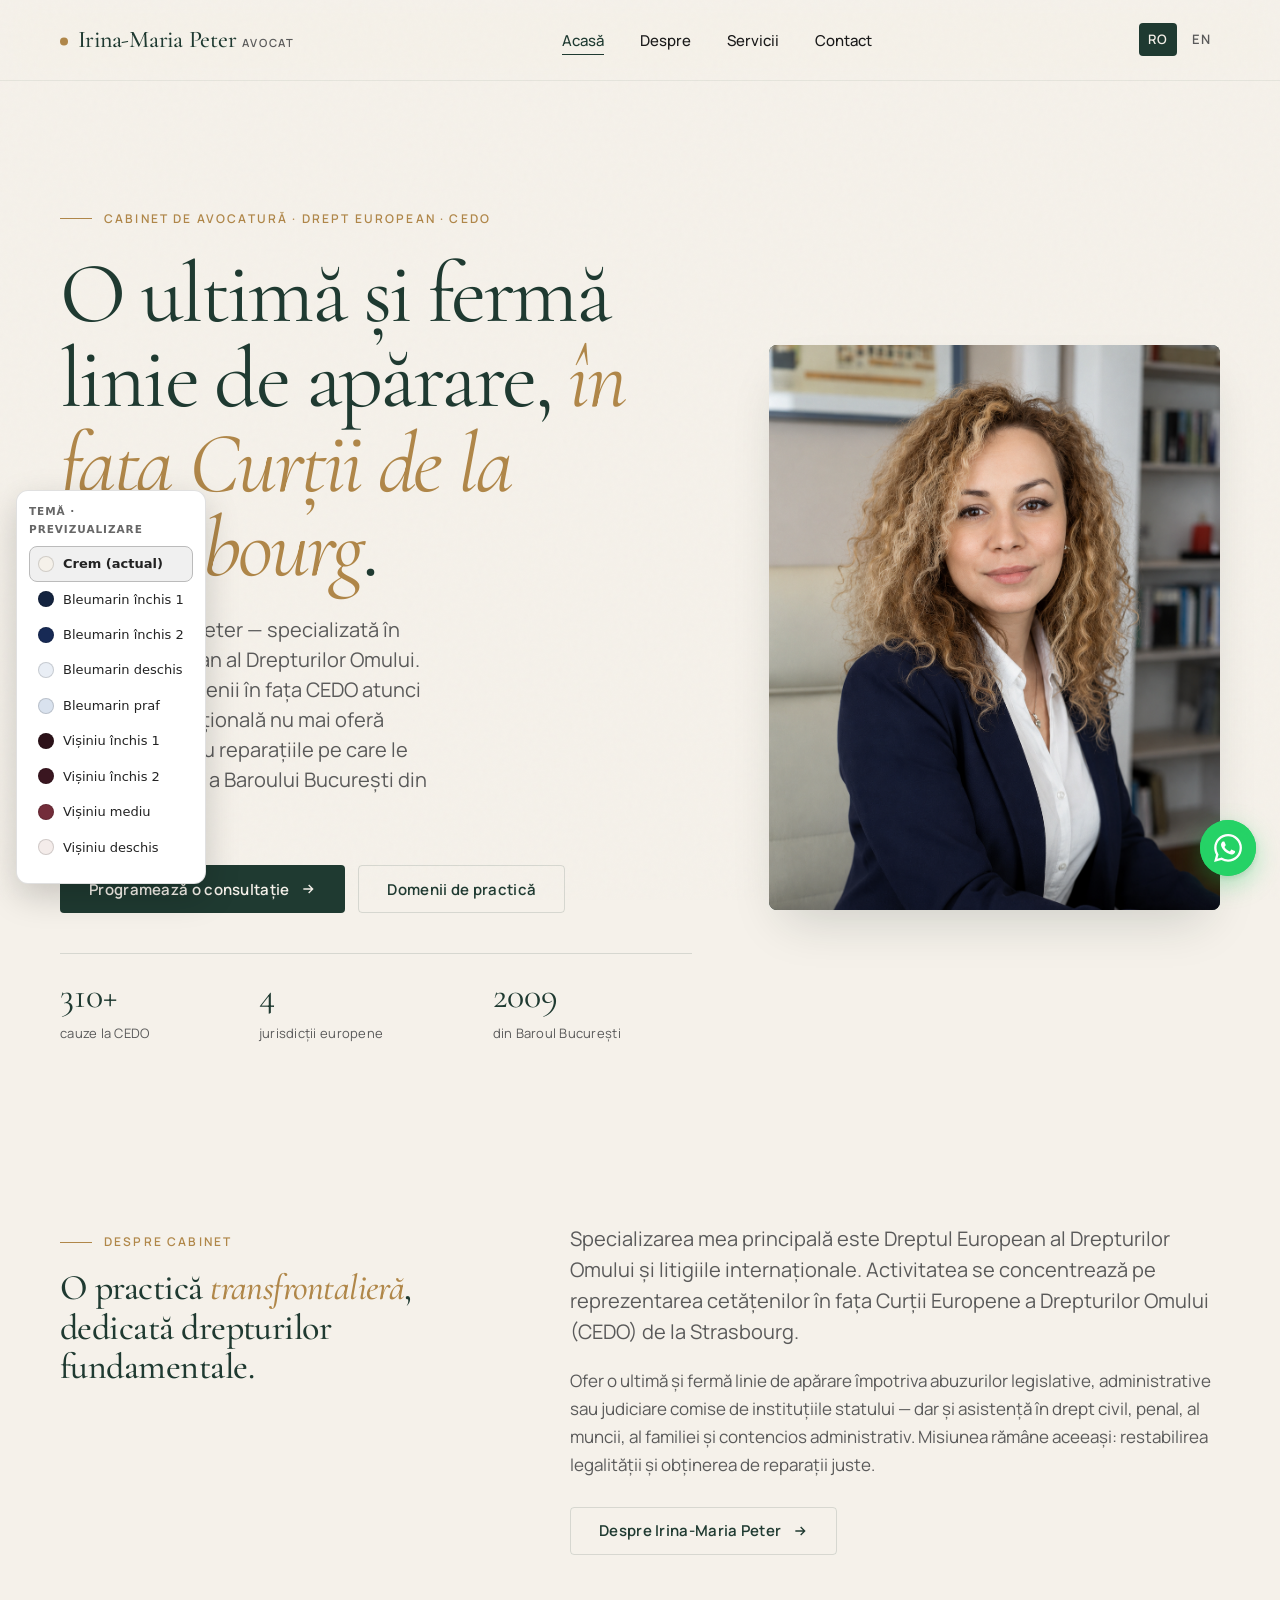
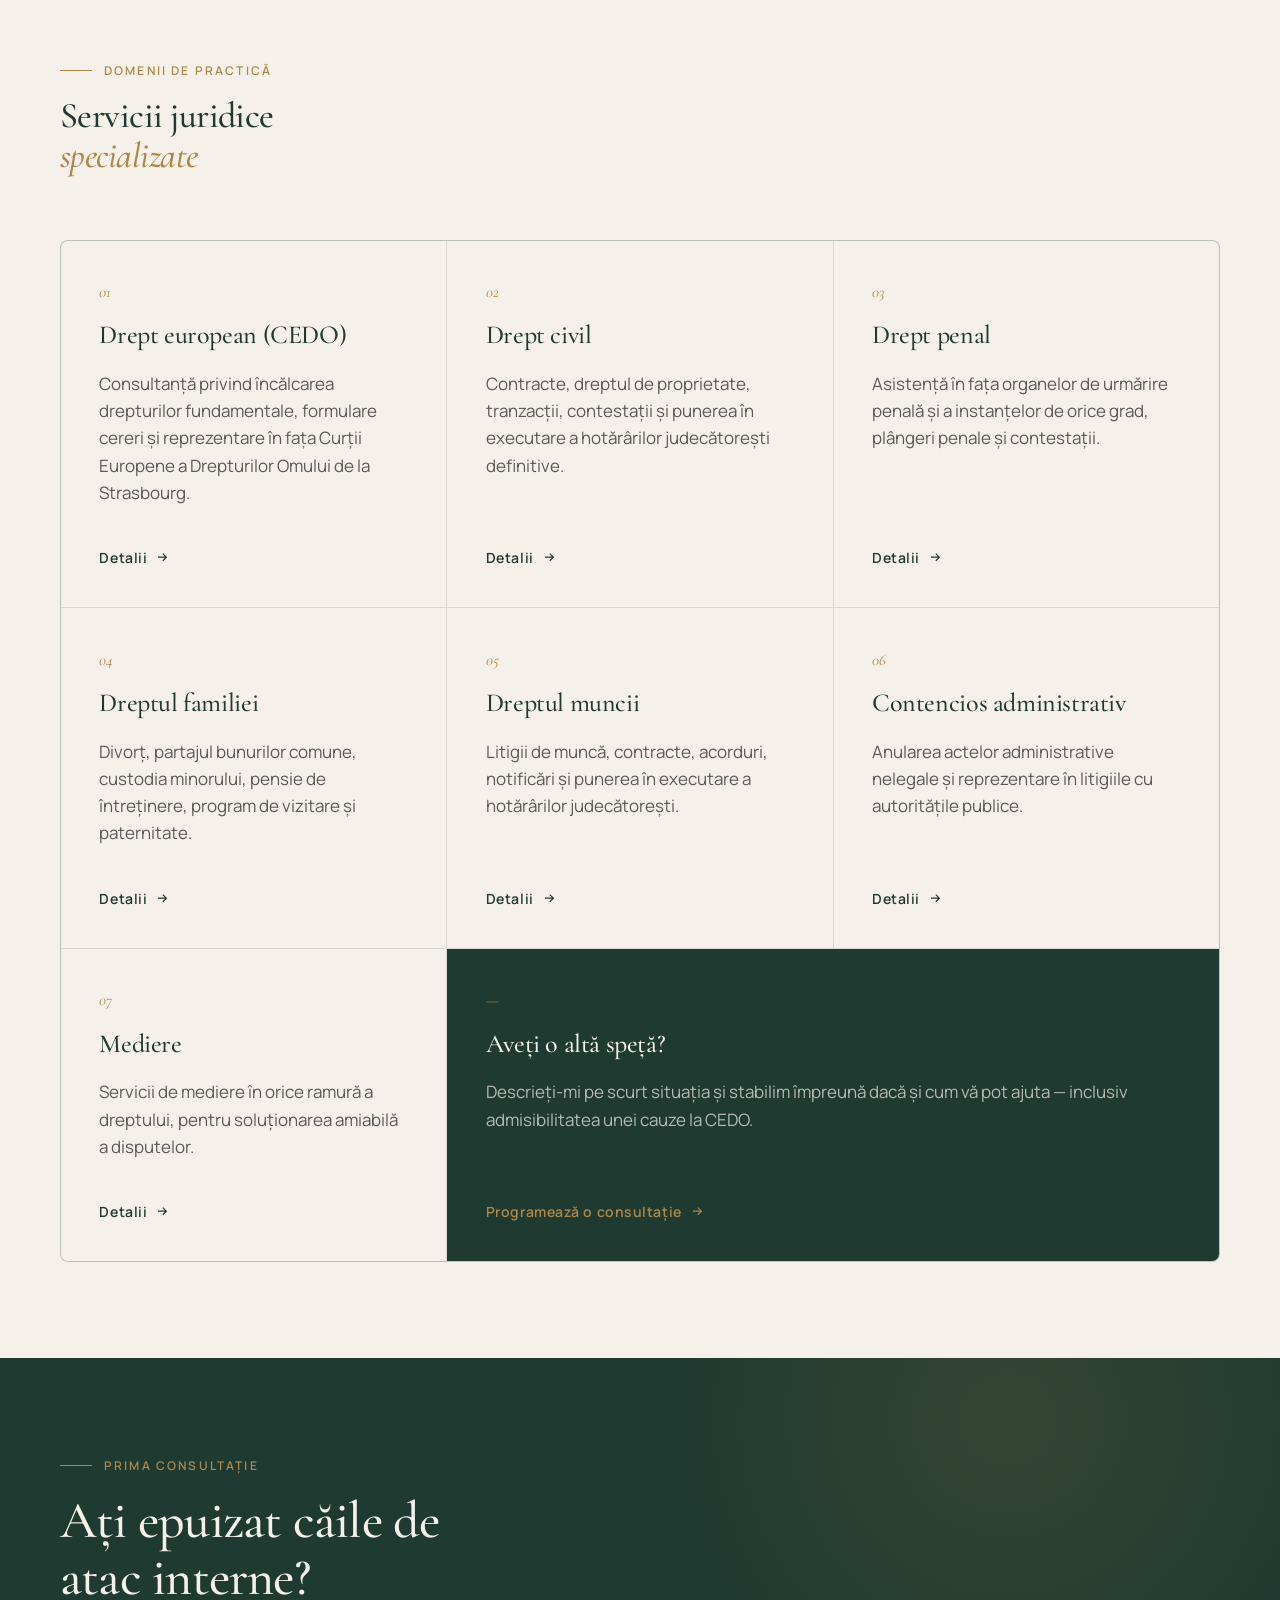
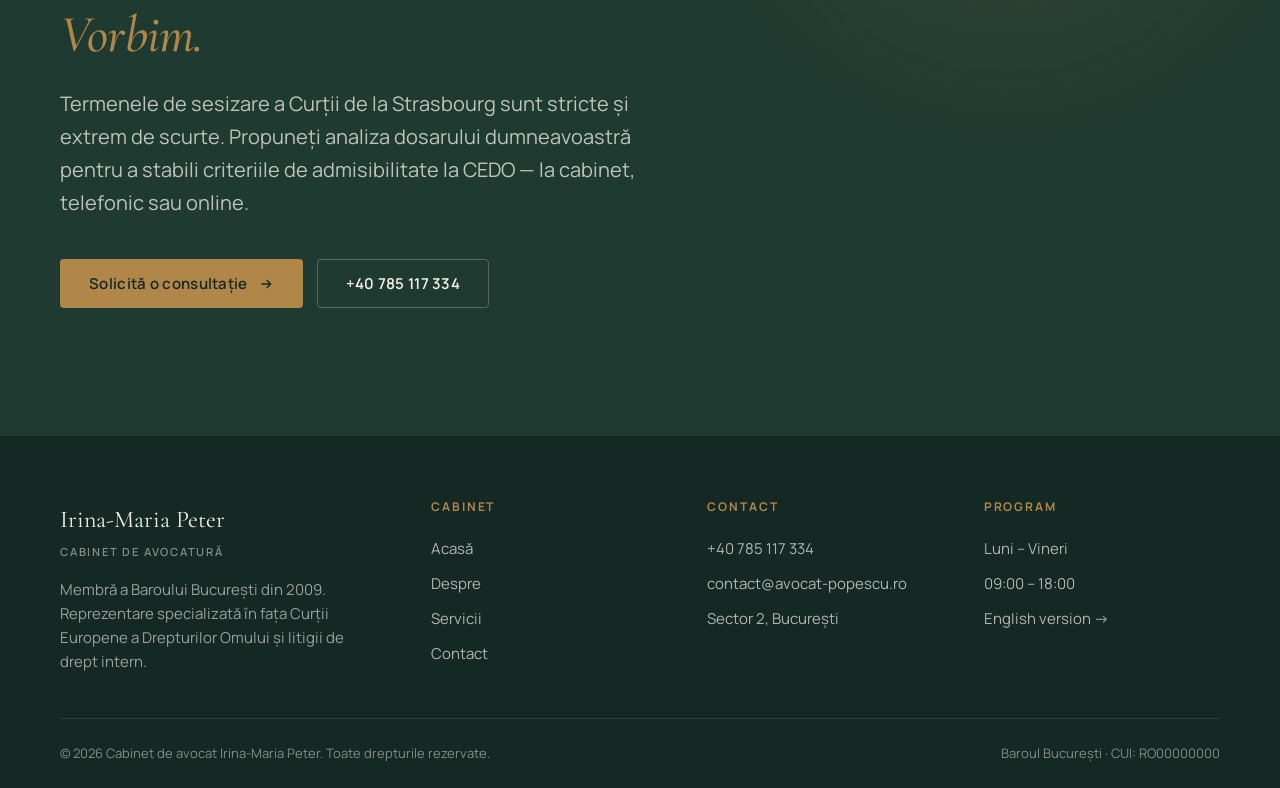
==== commit a04052e9: "Add files via upload" ====
--- a/index.html
+++ b/index.html
@@ -61,16 +61,14 @@
         "alternateName": "Av. Irina-Maria Peter",
         "description": "Cabinet de avocatură în București, specializat în Dreptul European al Drepturilor Omului, litigii la CEDO și reprezentare în drept civil, penal, al muncii, al familiei și contencios administrativ.",
         "url": "https://avocat-popescu.ro/",
-        "telephone": "+40712345678",
+        "telephone": "+40785117334",
         "email": "contact@avocat-popescu.ro",
         "priceRange": "$$",
         "image": "https://avocat-popescu.ro/assets/og-image.jpg",
         "address": {
           "@type": "PostalAddress",
-          "streetAddress": "Str. Exemplu nr. 1",
           "addressLocality": "București",
-          "addressRegion": "Sector 1",
-          "postalCode": "010001",
+          "addressRegion": "Sector 2",
           "addressCountry": "RO"
         },
         "geo": {
@@ -137,22 +135,22 @@
   <header class="site-header">
     <div class="container">
       <nav class="nav" aria-label="Navigare principală">
-        <a href="/" class="brand" aria-label="Av. Irina-Maria Peter — Acasă">
+        <a href="index.html" class="brand" aria-label="Av. Irina-Maria Peter — Acasă">
           <span class="brand-mark" aria-hidden="true"></span>
           <span>Irina-Maria Peter <small>Avocat</small></span>
         </a>
 
         <ul class="nav-links" data-open="false">
-          <li><a href="/" aria-current="page">Acasă</a></li>
-          <li><a href="/despre.html">Despre</a></li>
-          <li><a href="/servicii.html">Servicii</a></li>
-          <li><a href="/contact.html">Contact</a></li>
+          <li><a href="index.html" aria-current="page">Acasă</a></li>
+          <li><a href="despre.html">Despre</a></li>
+          <li><a href="servicii.html">Servicii</a></li>
+          <li><a href="contact.html">Contact</a></li>
         </ul>
 
         <div class="nav-right">
           <div class="lang-switch" aria-label="Selectare limbă">
-            <a href="/" class="active" aria-current="true">RO</a>
-            <a href="/en/">EN</a>
+            <a href="index.html" class="active" aria-current="true">RO</a>
+            <a href="en/index.html">EN</a>
           </div>
           <button class="nav-toggle" type="button" aria-expanded="false" aria-controls="nav-links" aria-label="Deschide meniul">
             <span></span>
@@ -181,11 +179,11 @@
             </p>
 
             <div class="hero-actions fade-up delay-3">
-              <a href="/contact.html" class="btn btn-primary btn-arrow">
+              <a href="contact.html" class="btn btn-primary btn-arrow">
                 Programează o consultație
                 <svg viewBox="0 0 24 24" fill="none" stroke="currentColor" stroke-width="2"><path d="M5 12h14M13 6l6 6-6 6"/></svg>
               </a>
-              <a href="/servicii.html" class="btn btn-ghost">Domenii de practică</a>
+              <a href="servicii.html" class="btn btn-ghost">Domenii de practică</a>
             </div>
 
             <div class="hero-stats fade-up delay-4">
@@ -236,7 +234,7 @@
               Ofer o ultimă și fermă linie de apărare împotriva abuzurilor legislative, administrative sau judiciare comise de instituțiile statului — dar și asistență în drept civil, penal, al muncii, al familiei și contencios administrativ. Misiunea rămâne aceeași: restabilirea legalității și obținerea de reparații juste.
             </p>
             <p style="margin-top:1.75rem">
-              <a href="/despre.html" class="btn btn-ghost btn-arrow">
+              <a href="despre.html" class="btn btn-ghost btn-arrow">
                 Despre Irina-Maria Peter
                 <svg viewBox="0 0 24 24" fill="none" stroke="currentColor" stroke-width="2"><path d="M5 12h14M13 6l6 6-6 6"/></svg>
               </a>
@@ -259,7 +257,7 @@
             <span class="service-num">01</span>
             <h3>Drept european (CEDO)</h3>
             <p>Consultanță privind încălcarea drepturilor fundamentale, formulare cereri și reprezentare în fața Curții Europene a Drepturilor Omului de la Strasbourg.</p>
-            <a href="/servicii.html#european" class="service-link">
+            <a href="servicii.html#european" class="service-link">
               Detalii
               <svg viewBox="0 0 24 24" fill="none" stroke="currentColor" stroke-width="2"><path d="M5 12h14M13 6l6 6-6 6"/></svg>
             </a>
@@ -269,7 +267,7 @@
             <span class="service-num">02</span>
             <h3>Drept civil</h3>
             <p>Contracte, dreptul de proprietate, tranzacții, contestații și punerea în executare a hotărârilor judecătorești definitive.</p>
-            <a href="/servicii.html#civil" class="service-link">
+            <a href="servicii.html#civil" class="service-link">
               Detalii
               <svg viewBox="0 0 24 24" fill="none" stroke="currentColor" stroke-width="2"><path d="M5 12h14M13 6l6 6-6 6"/></svg>
             </a>
@@ -279,7 +277,7 @@
             <span class="service-num">03</span>
             <h3>Drept penal</h3>
             <p>Asistență în fața organelor de urmărire penală și a instanțelor de orice grad, plângeri penale și contestații.</p>
-            <a href="/servicii.html#penal" class="service-link">
+            <a href="servicii.html#penal" class="service-link">
               Detalii
               <svg viewBox="0 0 24 24" fill="none" stroke="currentColor" stroke-width="2"><path d="M5 12h14M13 6l6 6-6 6"/></svg>
             </a>
@@ -289,7 +287,7 @@
             <span class="service-num">04</span>
             <h3>Dreptul familiei</h3>
             <p>Divorț, partajul bunurilor comune, custodia minorului, pensie de întreținere, program de vizitare și paternitate.</p>
-            <a href="/servicii.html#familie" class="service-link">
+            <a href="servicii.html#familie" class="service-link">
               Detalii
               <svg viewBox="0 0 24 24" fill="none" stroke="currentColor" stroke-width="2"><path d="M5 12h14M13 6l6 6-6 6"/></svg>
             </a>
@@ -299,7 +297,7 @@
             <span class="service-num">05</span>
             <h3>Dreptul muncii</h3>
             <p>Litigii de muncă, contracte, acorduri, notificări și punerea în executare a hotărârilor judecătorești.</p>
-            <a href="/servicii.html#munca" class="service-link">
+            <a href="servicii.html#munca" class="service-link">
               Detalii
               <svg viewBox="0 0 24 24" fill="none" stroke="currentColor" stroke-width="2"><path d="M5 12h14M13 6l6 6-6 6"/></svg>
             </a>
@@ -309,7 +307,7 @@
             <span class="service-num">06</span>
             <h3>Contencios administrativ</h3>
             <p>Anularea actelor administrative nelegale și reprezentare în litigiile cu autoritățile publice.</p>
-            <a href="/servicii.html#administrativ" class="service-link">
+            <a href="servicii.html#administrativ" class="service-link">
               Detalii
               <svg viewBox="0 0 24 24" fill="none" stroke="currentColor" stroke-width="2"><path d="M5 12h14M13 6l6 6-6 6"/></svg>
             </a>
@@ -319,7 +317,7 @@
             <span class="service-num">07</span>
             <h3>Mediere</h3>
             <p>Servicii de mediere în orice ramură a dreptului, pentru soluționarea amiabilă a disputelor.</p>
-            <a href="/servicii.html#mediere" class="service-link">
+            <a href="servicii.html#mediere" class="service-link">
               Detalii
               <svg viewBox="0 0 24 24" fill="none" stroke="currentColor" stroke-width="2"><path d="M5 12h14M13 6l6 6-6 6"/></svg>
             </a>
@@ -329,7 +327,7 @@
             <span class="service-num">—</span>
             <h3>Aveți o altă speță?</h3>
             <p>Descrieți-mi pe scurt situația și stabilim împreună dacă și cum vă pot ajuta — inclusiv admisibilitatea unei cauze la CEDO.</p>
-            <a href="/contact.html" class="service-link">
+            <a href="contact.html" class="service-link">
               Programează o consultație
               <svg viewBox="0 0 24 24" fill="none" stroke="currentColor" stroke-width="2"><path d="M5 12h14M13 6l6 6-6 6"/></svg>
             </a>
@@ -346,11 +344,11 @@
           <h2 style="margin-top:1rem">Ați epuizat căile de atac interne? <em>Vorbim.</em></h2>
           <p>Termenele de sesizare a Curții de la Strasbourg sunt stricte și extrem de scurte. Propuneți analiza dosarului dumneavoastră pentru a stabili criteriile de admisibilitate la CEDO — la cabinet, telefonic sau online.</p>
           <div class="hero-actions">
-            <a href="/contact.html" class="btn btn-primary btn-arrow">
+            <a href="contact.html" class="btn btn-primary btn-arrow">
               Solicită o consultație
               <svg viewBox="0 0 24 24" fill="none" stroke="currentColor" stroke-width="2"><path d="M5 12h14M13 6l6 6-6 6"/></svg>
             </a>
-            <a href="tel:+40712345678" class="btn btn-ghost">+40 777 777 777</a>
+            <a href="tel:+40785117334" class="btn btn-ghost">+40 785 117 334</a>
           </div>
         </div>
       </div>
@@ -374,19 +372,19 @@
         <div class="footer-col">
           <h4>Cabinet</h4>
           <ul>
-            <li><a href="/">Acasă</a></li>
-            <li><a href="/despre.html">Despre</a></li>
-            <li><a href="/servicii.html">Servicii</a></li>
-            <li><a href="/contact.html">Contact</a></li>
+            <li><a href="index.html">Acasă</a></li>
+            <li><a href="despre.html">Despre</a></li>
+            <li><a href="servicii.html">Servicii</a></li>
+            <li><a href="contact.html">Contact</a></li>
           </ul>
         </div>
 
         <div class="footer-col">
           <h4>Contact</h4>
           <ul>
-            <li><a href="tel:+40712345678">+40 777 777 777</a></li>
+            <li><a href="tel:+40785117334">+40 785 117 334</a></li>
             <li><a href="mailto:contact@avocat-popescu.ro">contact@avocat-popescu.ro</a></li>
-            <li>Str. Exemplu nr. 1<br>Sector 1, București</li>
+            <li>Sector 2, București</li>
           </ul>
         </div>
 
@@ -395,7 +393,7 @@
           <ul>
             <li>Luni – Vineri</li>
             <li>09:00 – 18:00</li>
-            <li style="margin-top:0.5rem"><a href="/en/">English version →</a></li>
+            <li style="margin-top:0.5rem"><a href="en/index.html">English version →</a></li>
           </ul>
         </div>
       </div>
--- a/assets/styles.css
+++ b/assets/styles.css
@@ -532,6 +532,7 @@
   width: 100%;
   height: 100%;
   object-fit: cover;
+  object-position: center top;
 }
 
 .hero-decoration {
@@ -694,8 +695,19 @@
   content: '';
   position: absolute;
   inset: 0;
+  z-index: 1;
+  pointer-events: none;
   background:
     radial-gradient(ellipse at top, rgba(176, 135, 73, 0.2), transparent 60%);
+}
+
+.about-image img {
+  position: absolute;
+  inset: 0;
+  width: 100%;
+  height: 100%;
+  object-fit: cover;
+  object-position: center top;
 }
 
 .about-content > * + * { margin-top: var(--space-md); }
@@ -1228,3 +1240,144 @@
 @media print {
   .whatsapp-fab { display: none; }
 }
+
+/* =========================================================
+   THEME PREVIEW VARIANTS  (temporary — remove after choosing)
+   Dark themes: the MAIN page background becomes navy / burgundy
+   and text becomes light. The gold accent is kept. Toggle via
+   the on-page switcher (see script.js).
+   ========================================================= */
+html[data-theme="bleumarin1"] {           /* Bleumarin — navy clasic */
+  --color-bg: #13233f;
+  --color-bg-dim: #0d1a31;
+  --color-bg-card: #1c2e4e;
+  --color-ink: #ece7dd;
+  --color-ink-muted: #aab3c5;
+  --color-ink-soft: #7d879c;
+  --color-primary: #ece7dd;
+  --color-primary-dark: #ffffff;
+  --color-primary-soft: #cdd3df;
+  --color-accent: #c99a54;
+  --color-line: rgba(236, 231, 221, 0.15);
+  --color-line-soft: rgba(236, 231, 221, 0.07);
+  --header-bg: rgba(15, 26, 49, 0.82);
+}
+html[data-theme="bleumarin2"] {           /* Bleumarin — albastru nocturn */
+  --color-bg: #172a55;
+  --color-bg-dim: #101f42;
+  --color-bg-card: #21386c;
+  --color-ink: #ece9e2;
+  --color-ink-muted: #b2bad0;
+  --color-ink-soft: #8089a6;
+  --color-primary: #ece9e2;
+  --color-primary-dark: #ffffff;
+  --color-primary-soft: #cfd5e6;
+  --color-accent: #cb9c55;
+  --color-line: rgba(236, 233, 226, 0.15);
+  --color-line-soft: rgba(236, 233, 226, 0.07);
+  --header-bg: rgba(16, 31, 66, 0.82);
+}
+html[data-theme="visiniu1"] {             /* Vișiniu — bordeaux profund */
+  --color-bg: #2c1219;
+  --color-bg-dim: #200c12;
+  --color-bg-card: #3b1b23;
+  --color-ink: #f0e6e2;
+  --color-ink-muted: #cbb0b4;
+  --color-ink-soft: #a08388;
+  --color-primary: #f0e6e2;
+  --color-primary-dark: #ffffff;
+  --color-primary-soft: #e0c9cd;
+  --color-accent: #c99a54;
+  --color-line: rgba(240, 230, 226, 0.14);
+  --color-line-soft: rgba(240, 230, 226, 0.07);
+  --header-bg: rgba(32, 12, 18, 0.82);
+}
+html[data-theme="visiniu2"] {             /* Vișiniu — vișiniu cald */
+  --color-bg: #3a1620;
+  --color-bg-dim: #2a0f17;
+  --color-bg-card: #4a232d;
+  --color-ink: #f1e7e3;
+  --color-ink-muted: #d1b6bb;
+  --color-ink-soft: #a98a90;
+  --color-primary: #f1e7e3;
+  --color-primary-dark: #ffffff;
+  --color-primary-soft: #e4cdd1;
+  --color-accent: #cf9f57;
+  --color-line: rgba(241, 231, 227, 0.14);
+  --color-line-soft: rgba(241, 231, 227, 0.07);
+  --header-bg: rgba(42, 15, 23, 0.82);
+}
+html[data-theme="visiniumediu"] {         /* Vișiniu mediu (între închis și deschis) */
+  --color-bg: #732d3a;
+  --color-bg-dim: #5e2430;
+  --color-bg-card: #843c49;
+  --color-ink: #f4e9e6;
+  --color-ink-muted: #ddc3c7;
+  --color-ink-soft: #ba989e;
+  --color-primary: #f4e9e6;
+  --color-primary-dark: #ffffff;
+  --color-primary-soft: #e7ced2;
+  --color-accent: #d7a860;
+  --color-line: rgba(244, 233, 230, 0.16);
+  --color-line-soft: rgba(244, 233, 230, 0.08);
+  --header-bg: rgba(94, 36, 48, 0.85);
+}
+
+/* --- Light tinted themes (dark text on a light colored background) --- */
+html[data-theme="bleumarinlight"] {       /* Bleumarin deschis */
+  --color-bg: #e9eef5;
+  --color-bg-dim: #dbe3ee;
+  --color-bg-card: #f5f8fc;
+  --color-primary: #1b2a4a;
+  --color-primary-dark: #111d33;
+  --color-primary-soft: #2a3f68;
+  --color-line: rgba(27, 42, 74, 0.13);
+  --color-line-soft: rgba(27, 42, 74, 0.06);
+  --header-bg: rgba(233, 238, 245, 0.85);
+}
+html[data-theme="albastrupraf"] {         /* Bleumarin praf (mai saturat) */
+  --color-bg: #d9e2ee;
+  --color-bg-dim: #c9d5e6;
+  --color-bg-card: #eaf0f7;
+  --color-primary: #22385c;
+  --color-primary-dark: #16273f;
+  --color-primary-soft: #33507a;
+  --color-line: rgba(34, 56, 92, 0.14);
+  --color-line-soft: rgba(34, 56, 92, 0.07);
+  --header-bg: rgba(217, 226, 238, 0.85);
+}
+html[data-theme="visiniulight"] {         /* Vișiniu deschis (blush) */
+  --color-bg: #f4ecea;
+  --color-bg-dim: #ecdcd9;
+  --color-bg-card: #fbf5f4;
+  --color-primary: #5c2130;
+  --color-primary-dark: #431722;
+  --color-primary-soft: #7a3040;
+  --color-line: rgba(92, 33, 48, 0.13);
+  --color-line-soft: rgba(92, 33, 48, 0.06);
+  --header-bg: rgba(244, 236, 234, 0.85);
+}
+
+/* --- Header tint: adapts to every variant (light or dark) --- */
+html[data-theme] .site-header { background: var(--header-bg); }
+
+/* --- Surface/text fixes needed ONLY for dark-background themes --- */
+html[data-mode="dark"] .site-footer,
+html[data-mode="dark"] .cta-strip,
+html[data-mode="dark"] .service-card.service-cta,
+html[data-mode="dark"] .service-card.service-cta:hover { background: var(--color-bg-dim); }
+
+html[data-mode="dark"] .hero-portrait,
+html[data-mode="dark"] .about-image { background: var(--color-bg-card); }
+
+/* CTA strip text was designed light-on-dark using --color-bg; flip to ink */
+html[data-mode="dark"] .cta-strip,
+html[data-mode="dark"] .cta-strip h2 { color: var(--color-ink); }
+html[data-mode="dark"] .cta-strip p { color: var(--color-ink-muted); }
+html[data-mode="dark"] .cta-strip .btn-primary { color: var(--color-bg); }
+
+/* Service CTA tile text */
+html[data-mode="dark"] .service-card.service-cta h3 { color: var(--color-ink); }
+html[data-mode="dark"] .service-card.service-cta p { color: var(--color-ink-muted); }
+html[data-mode="dark"] .service-card.service-cta .service-num,
+html[data-mode="dark"] .service-card.service-cta .service-link { color: var(--color-accent); }
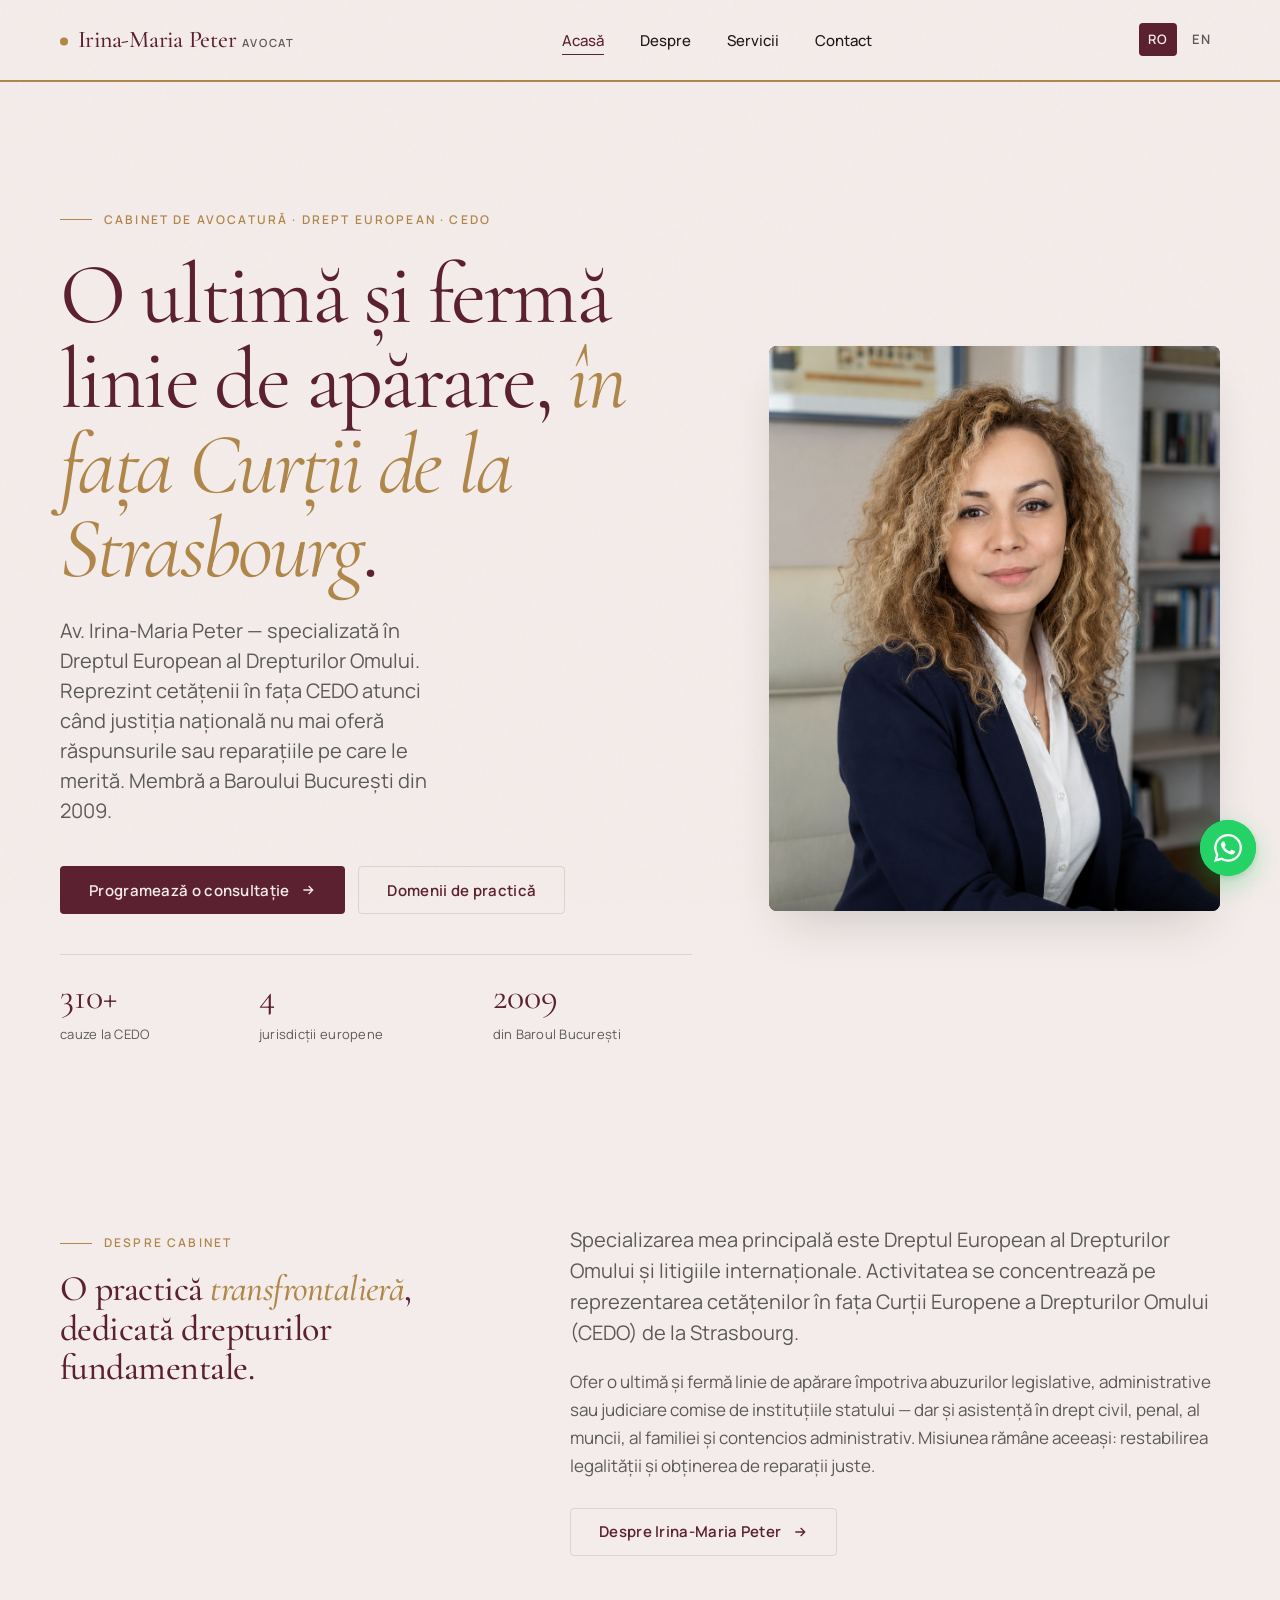
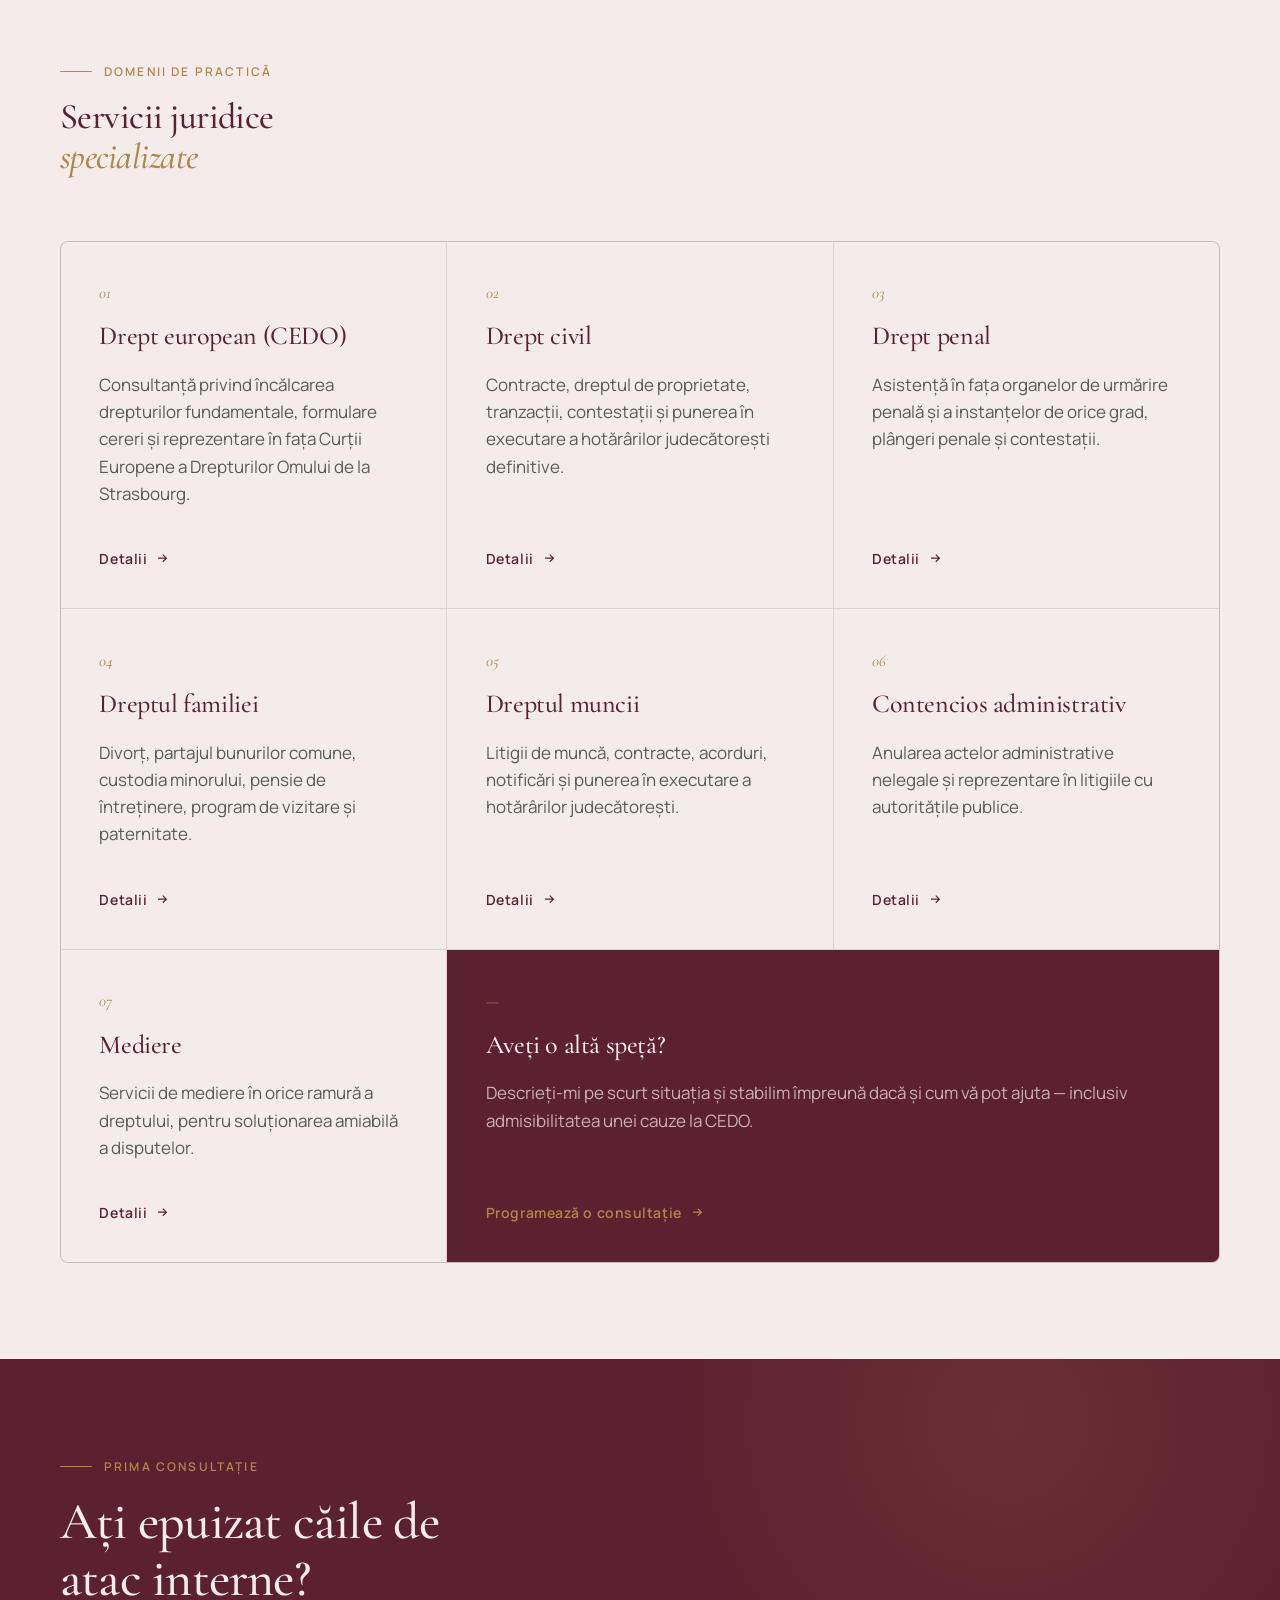
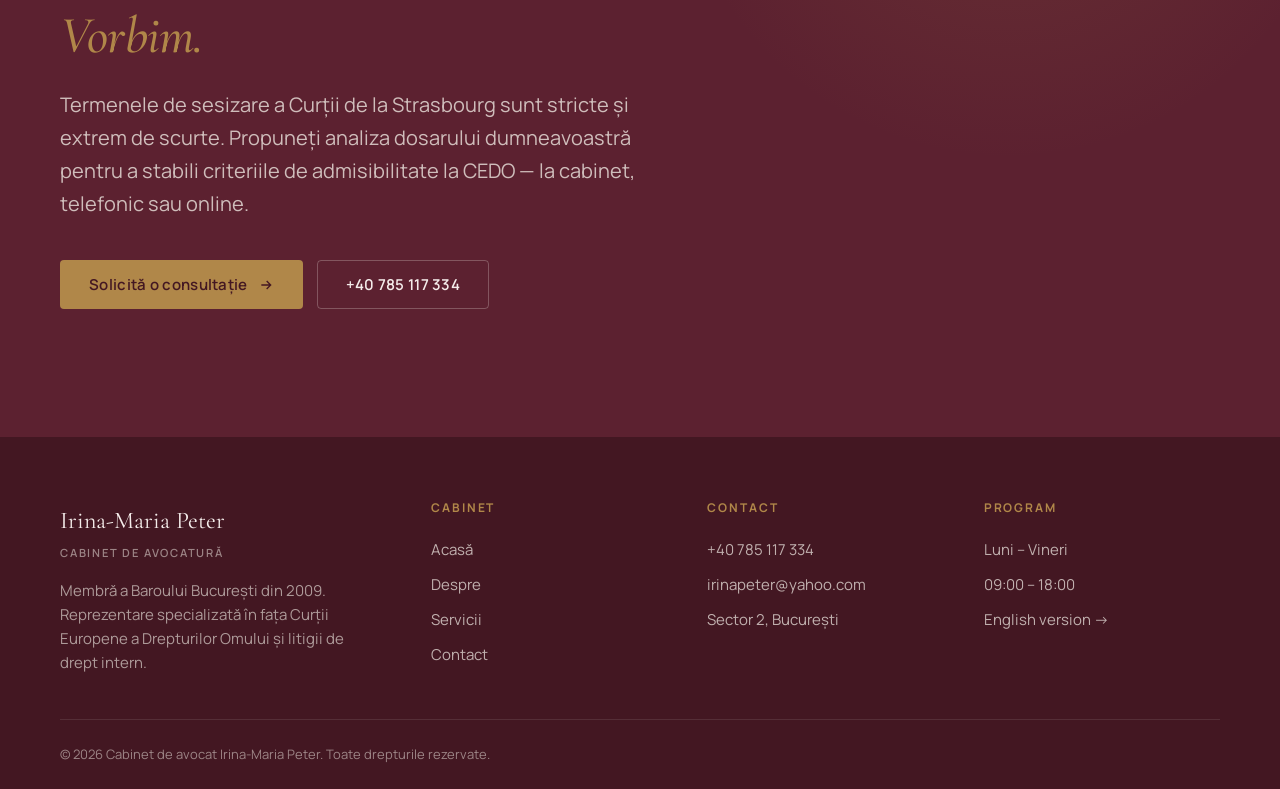
==== commit 3eb56030: "Add files via upload" ====
--- a/index.html
+++ b/index.html
@@ -35,11 +35,11 @@
   <meta name="twitter:image" content="https://avocat-popescu.ro/assets/og-image.jpg" />
 
   <!-- ============ THEME ============ -->
-  <meta name="theme-color" content="#1f3a31" />
+  <meta name="theme-color" content="#5c2130" />
   <meta name="color-scheme" content="light" />
 
   <!-- ============ FAVICON ============ -->
-  <link rel="icon" type="image/svg+xml" href="data:image/svg+xml,%3Csvg xmlns='http://www.w3.org/2000/svg' viewBox='0 0 32 32'%3E%3Crect width='32' height='32' rx='6' fill='%231f3a31'/%3E%3Ctext x='50%25' y='50%25' dy='.35em' text-anchor='middle' font-family='Georgia,serif' font-size='18' font-style='italic' fill='%23b08749'%3EI%3C/text%3E%3C/svg%3E" />
+  <link rel="icon" type="image/svg+xml" href="data:image/svg+xml,%3Csvg xmlns='http://www.w3.org/2000/svg' viewBox='0 0 32 32'%3E%3Crect width='32' height='32' rx='6' fill='%235c2130'/%3E%3Ctext x='50%25' y='50%25' dy='.35em' text-anchor='middle' font-family='Georgia,serif' font-size='18' font-style='italic' fill='%23b08749'%3EI%3C/text%3E%3C/svg%3E" />
 
   <!-- ============ FONTS ============ -->
   <link rel="preconnect" href="https://fonts.googleapis.com" />
@@ -62,7 +62,7 @@
         "description": "Cabinet de avocatură în București, specializat în Dreptul European al Drepturilor Omului, litigii la CEDO și reprezentare în drept civil, penal, al muncii, al familiei și contencios administrativ.",
         "url": "https://avocat-popescu.ro/",
         "telephone": "+40785117334",
-        "email": "contact@avocat-popescu.ro",
+        "email": "irinapeter@yahoo.com",
         "priceRange": "$$",
         "image": "https://avocat-popescu.ro/assets/og-image.jpg",
         "address": {
@@ -383,7 +383,7 @@
           <h4>Contact</h4>
           <ul>
             <li><a href="tel:+40785117334">+40 785 117 334</a></li>
-            <li><a href="mailto:contact@avocat-popescu.ro">contact@avocat-popescu.ro</a></li>
+            <li><a href="mailto:irinapeter@yahoo.com">irinapeter@yahoo.com</a></li>
             <li>Sector 2, București</li>
           </ul>
         </div>
@@ -400,7 +400,6 @@
 
       <div class="footer-meta">
         <span>© <span data-year>2026</span> Cabinet de avocat Irina-Maria Peter. Toate drepturile rezervate.</span>
-        <span>Baroul București · CUI: RO00000000</span>
       </div>
     </div>
   </footer>
--- a/assets/styles.css
+++ b/assets/styles.css
@@ -3,19 +3,19 @@
    ========================================================= */
 :root {
   /* Colors */
-  --color-bg: #f5f1ea;
-  --color-bg-dim: #ebe5d9;
-  --color-bg-card: #faf7f1;
+  --color-bg: #f4ecea;
+  --color-bg-dim: #ecdcd9;
+  --color-bg-card: #fbf5f4;
   --color-ink: #1a1a1a;
   --color-ink-muted: #5a5a5a;
   --color-ink-soft: #8a8a8a;
-  --color-primary: #1f3a31;
-  --color-primary-dark: #142824;
-  --color-primary-soft: #2d4f43;
+  --color-primary: #5c2130;
+  --color-primary-dark: #431722;
+  --color-primary-soft: #7a3040;
   --color-accent: #b08749;
   --color-accent-dark: #8f6c34;
-  --color-line: rgba(31, 58, 49, 0.14);
-  --color-line-soft: rgba(31, 58, 49, 0.07);
+  --color-line: rgba(92, 33, 48, 0.13);
+  --color-line-soft: rgba(92, 33, 48, 0.06);
 
   /* Typography */
   --font-display: 'Cormorant Garamond', 'Times New Roman', serif;
@@ -209,10 +209,8 @@
   position: sticky;
   top: 0;
   z-index: 100;
-  background: rgba(245, 241, 234, 0.85);
-  backdrop-filter: saturate(180%) blur(16px);
-  -webkit-backdrop-filter: saturate(180%) blur(16px);
-  border-bottom: 1px solid var(--color-line-soft);
+  background: var(--color-bg);
+  border-bottom: 2px solid var(--color-accent);
 }
 
 .nav {
@@ -1088,7 +1086,7 @@
   .two-col, .two-col-narrow, .about-grid, .contact-grid {
     grid-template-columns: 1fr;
   }
-  .about-image { position: static; max-width: 380px; }
+  .about-image { position: static; max-width: 320px; margin-inline: auto; }
   .footer-grid { grid-template-columns: 1fr 1fr; }
 }
 
@@ -1129,11 +1127,29 @@
   .hero-stats .hero-stat { display: flex; align-items: baseline; gap: 1rem; border-bottom: 1px solid var(--color-line-soft); padding-bottom: 0.5rem; }
   .hero-stats .hero-stat:last-child { border-bottom: none; }
   .footer-grid { grid-template-columns: 1fr; }
+
+  /* Tighter vertical rhythm on mobile — less empty space, esp. under the header */
+  .hero { padding-block: 1.75rem 2.5rem; }
+  .page-header { padding-block: 1.5rem 1.25rem; }
+  .section { padding-block: 2.75rem; }
+  .cta-strip { padding-block: 3rem; }
+  .section-header { margin-bottom: var(--space-lg); }
+  .hero-grid { gap: 1.75rem; }
+  .about-grid, .two-col, .two-col-narrow, .contact-grid { gap: 1.75rem; }
+  .hero h1 { margin-bottom: var(--space-sm); }
+  .credentials { margin-top: var(--space-lg); padding-top: var(--space-md); }
+  .about-image { max-width: 300px; margin-inline: auto; }
+  .hero-portrait { max-width: 320px; }
 }
 
 @media (max-width: 480px) {
   .hero-actions .btn { width: 100%; justify-content: center; }
   .brand small { display: none; }
+  .hero { padding-block: 1.25rem 2rem; }
+  .page-header { padding-block: 1.25rem 1rem; }
+  .section { padding-block: 2.25rem; }
+  .about-image { max-width: 240px; }
+  .hero-portrait { max-width: 280px; }
 }
 
 /* =========================================================
@@ -1240,144 +1256,3 @@
 @media print {
   .whatsapp-fab { display: none; }
 }
-
-/* =========================================================
-   THEME PREVIEW VARIANTS  (temporary — remove after choosing)
-   Dark themes: the MAIN page background becomes navy / burgundy
-   and text becomes light. The gold accent is kept. Toggle via
-   the on-page switcher (see script.js).
-   ========================================================= */
-html[data-theme="bleumarin1"] {           /* Bleumarin — navy clasic */
-  --color-bg: #13233f;
-  --color-bg-dim: #0d1a31;
-  --color-bg-card: #1c2e4e;
-  --color-ink: #ece7dd;
-  --color-ink-muted: #aab3c5;
-  --color-ink-soft: #7d879c;
-  --color-primary: #ece7dd;
-  --color-primary-dark: #ffffff;
-  --color-primary-soft: #cdd3df;
-  --color-accent: #c99a54;
-  --color-line: rgba(236, 231, 221, 0.15);
-  --color-line-soft: rgba(236, 231, 221, 0.07);
-  --header-bg: rgba(15, 26, 49, 0.82);
-}
-html[data-theme="bleumarin2"] {           /* Bleumarin — albastru nocturn */
-  --color-bg: #172a55;
-  --color-bg-dim: #101f42;
-  --color-bg-card: #21386c;
-  --color-ink: #ece9e2;
-  --color-ink-muted: #b2bad0;
-  --color-ink-soft: #8089a6;
-  --color-primary: #ece9e2;
-  --color-primary-dark: #ffffff;
-  --color-primary-soft: #cfd5e6;
-  --color-accent: #cb9c55;
-  --color-line: rgba(236, 233, 226, 0.15);
-  --color-line-soft: rgba(236, 233, 226, 0.07);
-  --header-bg: rgba(16, 31, 66, 0.82);
-}
-html[data-theme="visiniu1"] {             /* Vișiniu — bordeaux profund */
-  --color-bg: #2c1219;
-  --color-bg-dim: #200c12;
-  --color-bg-card: #3b1b23;
-  --color-ink: #f0e6e2;
-  --color-ink-muted: #cbb0b4;
-  --color-ink-soft: #a08388;
-  --color-primary: #f0e6e2;
-  --color-primary-dark: #ffffff;
-  --color-primary-soft: #e0c9cd;
-  --color-accent: #c99a54;
-  --color-line: rgba(240, 230, 226, 0.14);
-  --color-line-soft: rgba(240, 230, 226, 0.07);
-  --header-bg: rgba(32, 12, 18, 0.82);
-}
-html[data-theme="visiniu2"] {             /* Vișiniu — vișiniu cald */
-  --color-bg: #3a1620;
-  --color-bg-dim: #2a0f17;
-  --color-bg-card: #4a232d;
-  --color-ink: #f1e7e3;
-  --color-ink-muted: #d1b6bb;
-  --color-ink-soft: #a98a90;
-  --color-primary: #f1e7e3;
-  --color-primary-dark: #ffffff;
-  --color-primary-soft: #e4cdd1;
-  --color-accent: #cf9f57;
-  --color-line: rgba(241, 231, 227, 0.14);
-  --color-line-soft: rgba(241, 231, 227, 0.07);
-  --header-bg: rgba(42, 15, 23, 0.82);
-}
-html[data-theme="visiniumediu"] {         /* Vișiniu mediu (între închis și deschis) */
-  --color-bg: #732d3a;
-  --color-bg-dim: #5e2430;
-  --color-bg-card: #843c49;
-  --color-ink: #f4e9e6;
-  --color-ink-muted: #ddc3c7;
-  --color-ink-soft: #ba989e;
-  --color-primary: #f4e9e6;
-  --color-primary-dark: #ffffff;
-  --color-primary-soft: #e7ced2;
-  --color-accent: #d7a860;
-  --color-line: rgba(244, 233, 230, 0.16);
-  --color-line-soft: rgba(244, 233, 230, 0.08);
-  --header-bg: rgba(94, 36, 48, 0.85);
-}
-
-/* --- Light tinted themes (dark text on a light colored background) --- */
-html[data-theme="bleumarinlight"] {       /* Bleumarin deschis */
-  --color-bg: #e9eef5;
-  --color-bg-dim: #dbe3ee;
-  --color-bg-card: #f5f8fc;
-  --color-primary: #1b2a4a;
-  --color-primary-dark: #111d33;
-  --color-primary-soft: #2a3f68;
-  --color-line: rgba(27, 42, 74, 0.13);
-  --color-line-soft: rgba(27, 42, 74, 0.06);
-  --header-bg: rgba(233, 238, 245, 0.85);
-}
-html[data-theme="albastrupraf"] {         /* Bleumarin praf (mai saturat) */
-  --color-bg: #d9e2ee;
-  --color-bg-dim: #c9d5e6;
-  --color-bg-card: #eaf0f7;
-  --color-primary: #22385c;
-  --color-primary-dark: #16273f;
-  --color-primary-soft: #33507a;
-  --color-line: rgba(34, 56, 92, 0.14);
-  --color-line-soft: rgba(34, 56, 92, 0.07);
-  --header-bg: rgba(217, 226, 238, 0.85);
-}
-html[data-theme="visiniulight"] {         /* Vișiniu deschis (blush) */
-  --color-bg: #f4ecea;
-  --color-bg-dim: #ecdcd9;
-  --color-bg-card: #fbf5f4;
-  --color-primary: #5c2130;
-  --color-primary-dark: #431722;
-  --color-primary-soft: #7a3040;
-  --color-line: rgba(92, 33, 48, 0.13);
-  --color-line-soft: rgba(92, 33, 48, 0.06);
-  --header-bg: rgba(244, 236, 234, 0.85);
-}
-
-/* --- Header tint: adapts to every variant (light or dark) --- */
-html[data-theme] .site-header { background: var(--header-bg); }
-
-/* --- Surface/text fixes needed ONLY for dark-background themes --- */
-html[data-mode="dark"] .site-footer,
-html[data-mode="dark"] .cta-strip,
-html[data-mode="dark"] .service-card.service-cta,
-html[data-mode="dark"] .service-card.service-cta:hover { background: var(--color-bg-dim); }
-
-html[data-mode="dark"] .hero-portrait,
-html[data-mode="dark"] .about-image { background: var(--color-bg-card); }
-
-/* CTA strip text was designed light-on-dark using --color-bg; flip to ink */
-html[data-mode="dark"] .cta-strip,
-html[data-mode="dark"] .cta-strip h2 { color: var(--color-ink); }
-html[data-mode="dark"] .cta-strip p { color: var(--color-ink-muted); }
-html[data-mode="dark"] .cta-strip .btn-primary { color: var(--color-bg); }
-
-/* Service CTA tile text */
-html[data-mode="dark"] .service-card.service-cta h3 { color: var(--color-ink); }
-html[data-mode="dark"] .service-card.service-cta p { color: var(--color-ink-muted); }
-html[data-mode="dark"] .service-card.service-cta .service-num,
-html[data-mode="dark"] .service-card.service-cta .service-link { color: var(--color-accent); }
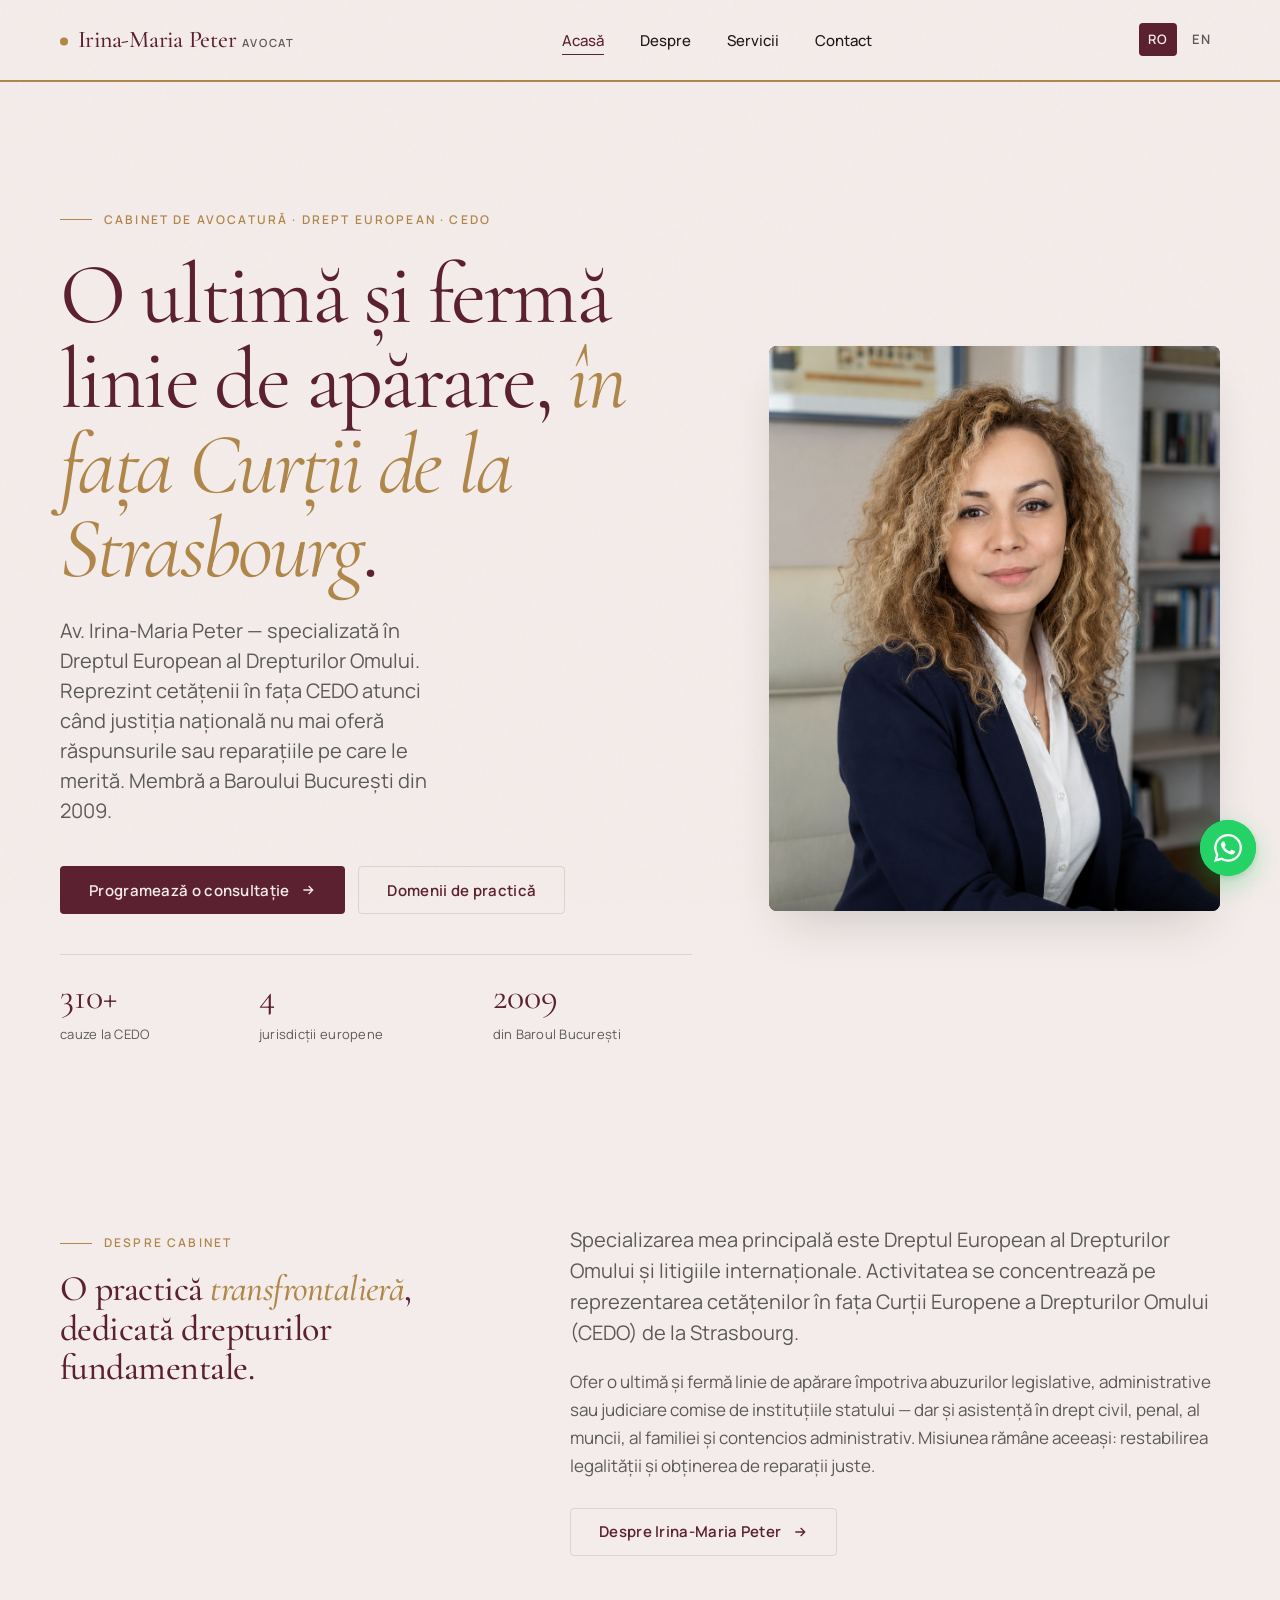
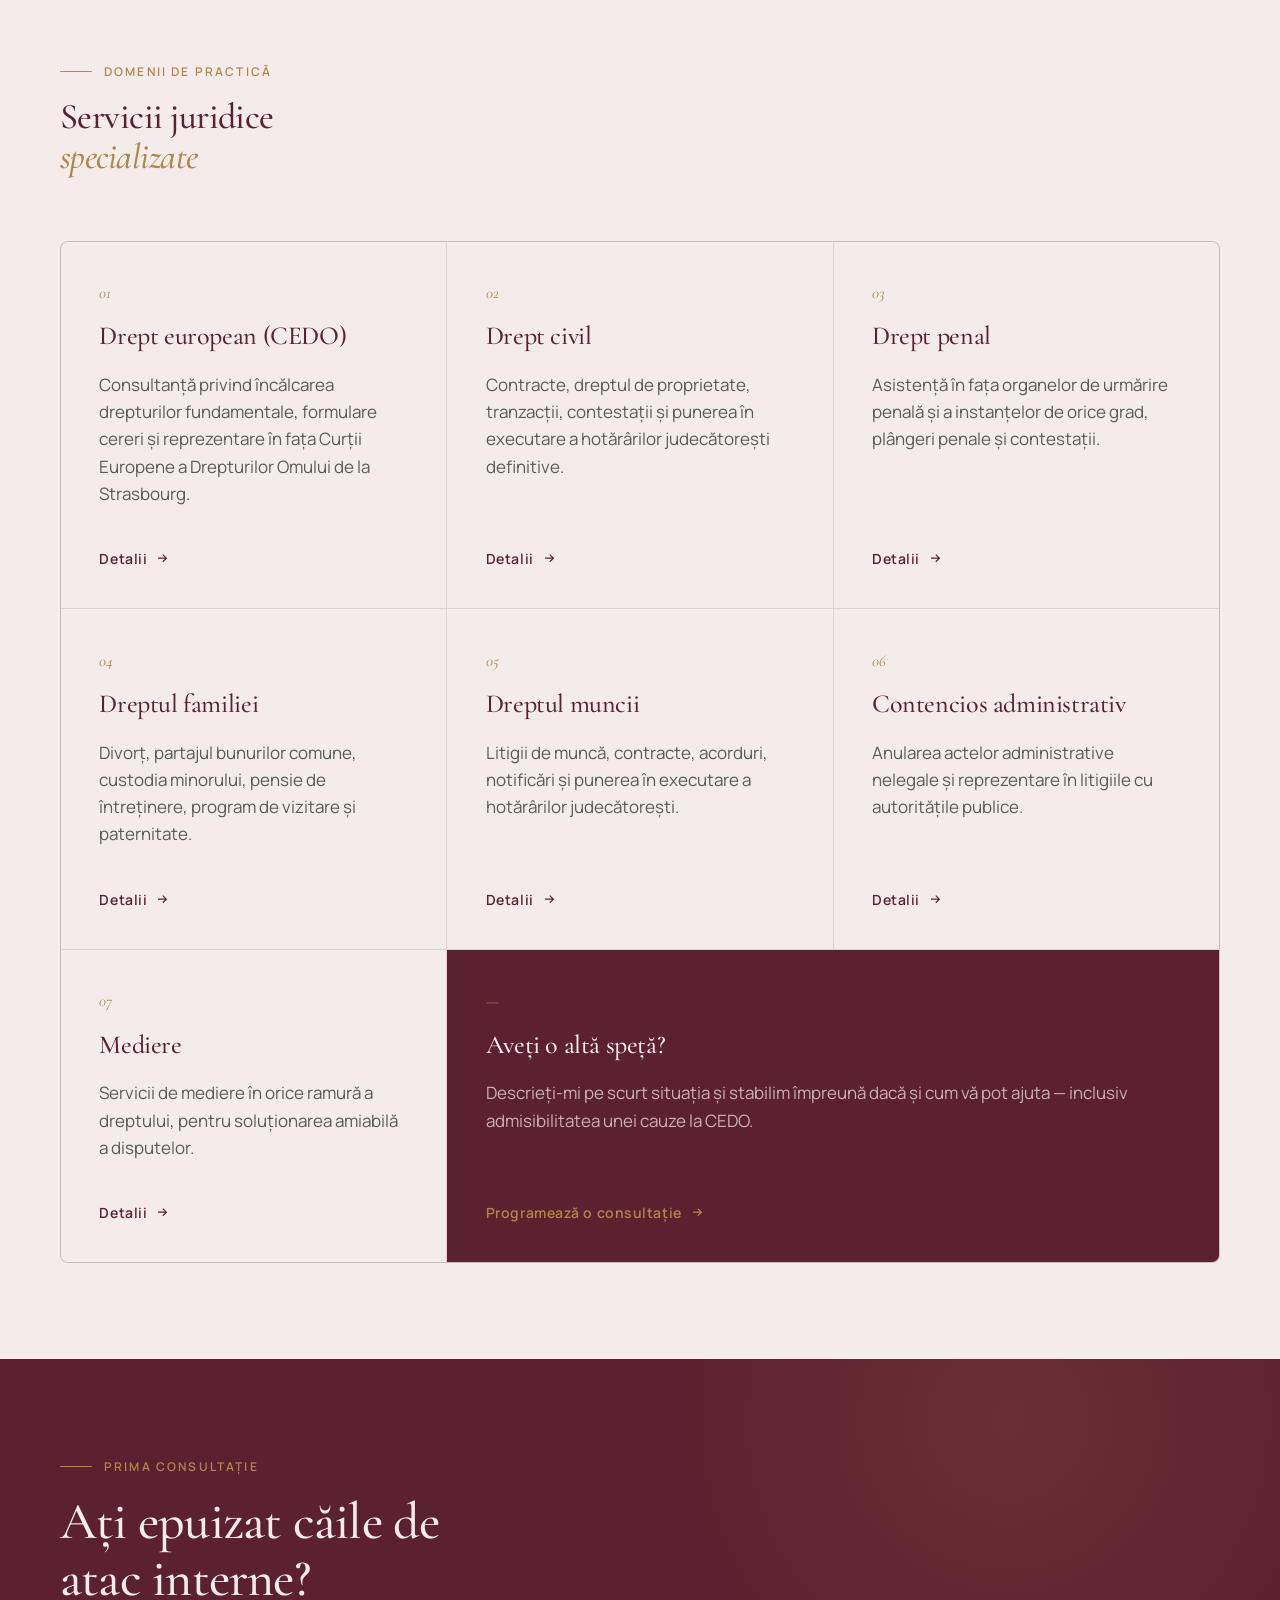
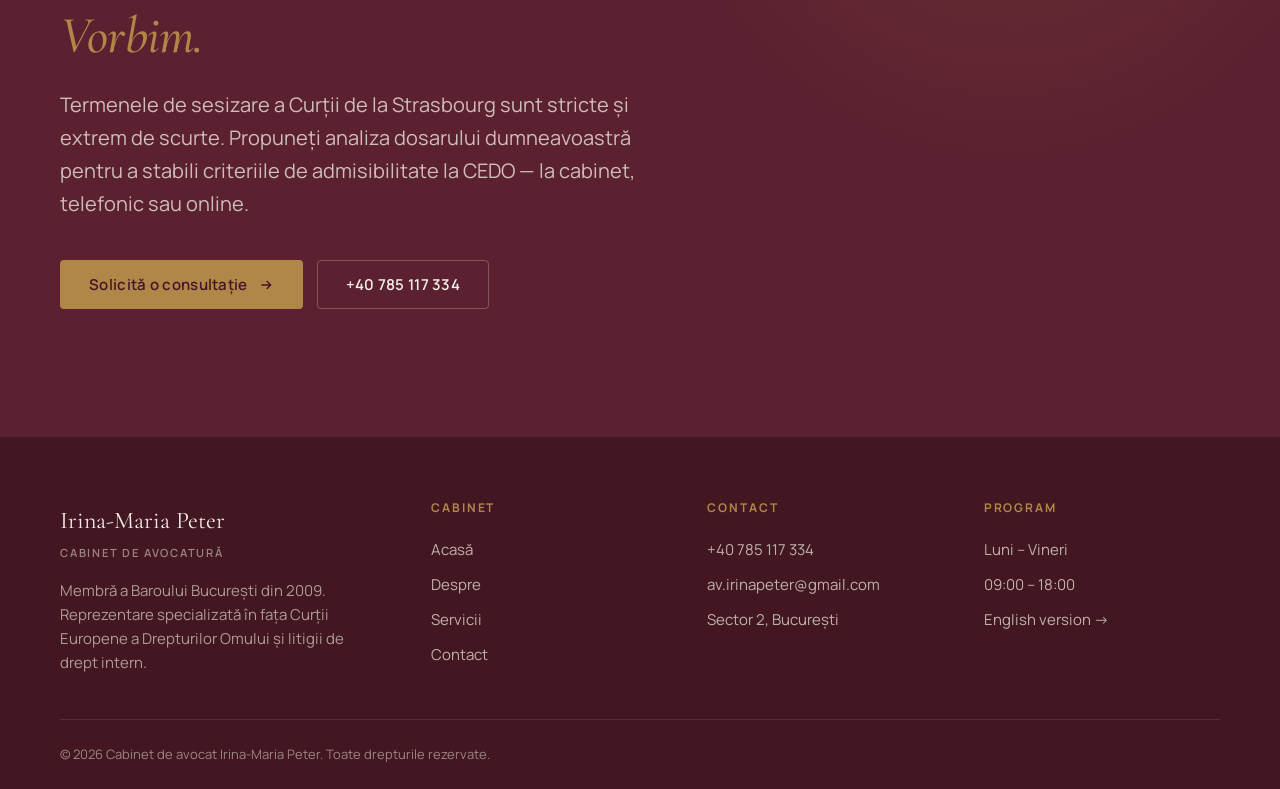
==== commit 55423ecc: "Add files via upload" ====
--- a/index.html
+++ b/index.html
@@ -62,7 +62,7 @@
         "description": "Cabinet de avocatură în București, specializat în Dreptul European al Drepturilor Omului, litigii la CEDO și reprezentare în drept civil, penal, al muncii, al familiei și contencios administrativ.",
         "url": "https://avocat-popescu.ro/",
         "telephone": "+40785117334",
-        "email": "irinapeter@yahoo.com",
+        "email": "av.irinapeter@gmail.com",
         "priceRange": "$$",
         "image": "https://avocat-popescu.ro/assets/og-image.jpg",
         "address": {
@@ -383,7 +383,7 @@
           <h4>Contact</h4>
           <ul>
             <li><a href="tel:+40785117334">+40 785 117 334</a></li>
-            <li><a href="mailto:irinapeter@yahoo.com">irinapeter@yahoo.com</a></li>
+            <li><a href="mailto:av.irinapeter@gmail.com">av.irinapeter@gmail.com</a></li>
             <li>Sector 2, București</li>
           </ul>
         </div>
--- a/assets/styles.css
+++ b/assets/styles.css
@@ -1086,7 +1086,17 @@
   .two-col, .two-col-narrow, .about-grid, .contact-grid {
     grid-template-columns: 1fr;
   }
-  .about-image { position: static; max-width: 320px; margin-inline: auto; }
+  .about-image {
+    position: static;
+    max-width: 320px;
+    margin-inline: auto;
+    aspect-ratio: auto;
+  }
+  .about-image::before { display: none; }
+  .about-image img {
+    position: static;
+    height: auto;
+  }
   .footer-grid { grid-template-columns: 1fr 1fr; }
 }
 
@@ -1256,3 +1266,79 @@
 @media print {
   .whatsapp-fab { display: none; }
 }
+
+/* =========================================================
+   TOAST NOTIFICATION (form confirmation)
+   ========================================================= */
+.toast {
+  position: fixed;
+  top: 1.25rem;
+  right: 1.25rem;
+  z-index: 2000;
+  max-width: 350px;
+  display: flex;
+  gap: 0.8rem;
+  align-items: flex-start;
+  background: var(--color-primary);
+  color: var(--color-bg);
+  border-radius: var(--radius-md);
+  border-left: 3px solid var(--color-accent);
+  padding: 1rem 1.15rem;
+  box-shadow: var(--shadow-lg);
+  transform: translateX(130%);
+  opacity: 0;
+  transition: transform 0.5s cubic-bezier(0.22, 1, 0.36, 1), opacity 0.4s ease;
+}
+.toast.toast-show { transform: translateX(0); opacity: 1; }
+.toast.toast-error { border-left-color: #e0665f; }
+
+.toast-icon {
+  flex-shrink: 0;
+  width: 1.5rem;
+  height: 1.5rem;
+  color: var(--color-accent);
+}
+.toast-error .toast-icon { color: #e0665f; }
+.toast-icon svg { width: 100%; height: 100%; }
+
+.toast-title {
+  font-family: var(--font-display);
+  font-size: 1.2rem;
+  line-height: 1.15;
+  margin-bottom: 0.15rem;
+}
+.toast-msg {
+  font-size: 0.875rem;
+  line-height: 1.45;
+  color: rgba(245, 241, 234, 0.82);
+}
+
+@media (max-width: 480px) {
+  .toast {
+    top: 0.75rem;
+    right: 0.75rem;
+    left: 0.75rem;
+    max-width: none;
+  }
+}
+@media (prefers-reduced-motion: reduce) {
+  .toast { transition: opacity 0.3s ease; transform: none; }
+}
+
+/* Consent checkbox (GDPR) */
+.form-consent {
+  display: flex;
+  gap: 0.6rem;
+  align-items: flex-start;
+  font-size: 0.8125rem;
+  line-height: 1.45;
+  color: var(--color-ink-soft);
+  margin-bottom: var(--space-md);
+  cursor: pointer;
+}
+.form-consent input {
+  margin-top: 0.15rem;
+  flex-shrink: 0;
+  width: auto;
+  accent-color: var(--color-primary);
+}
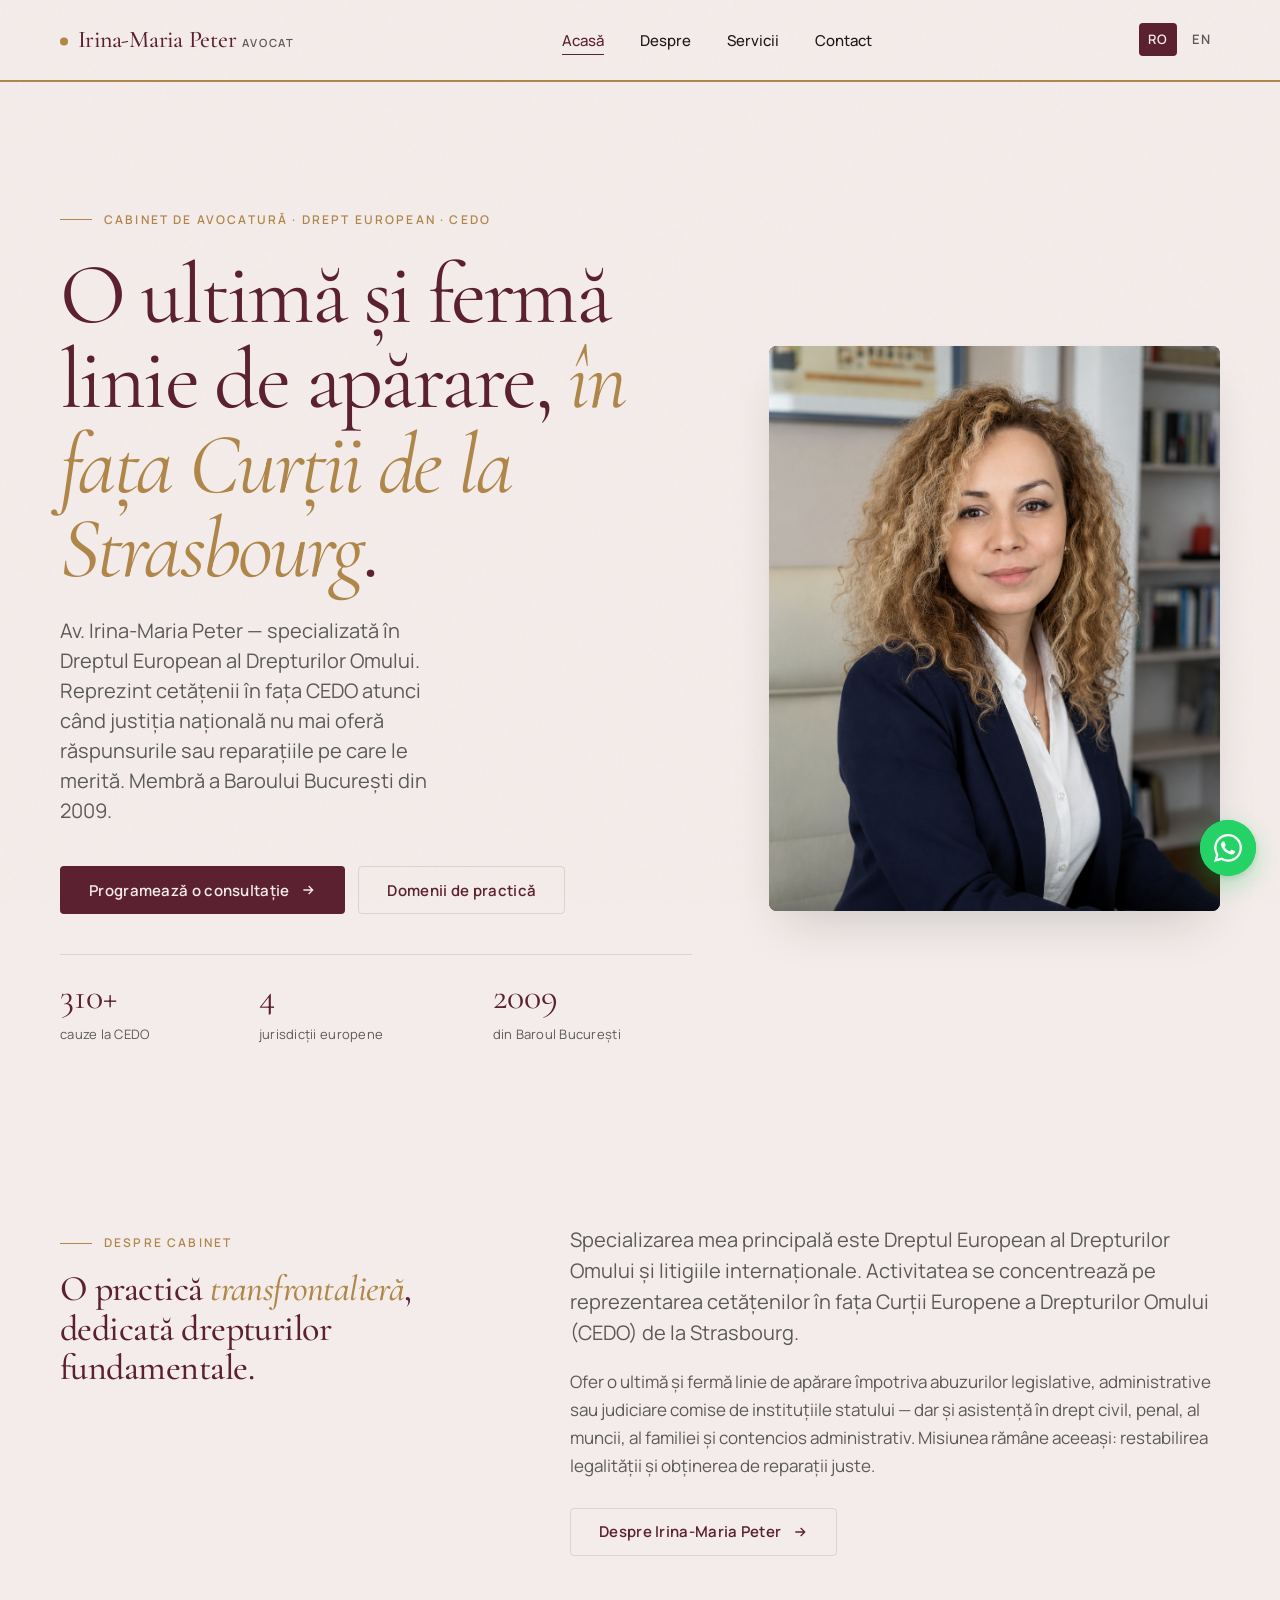
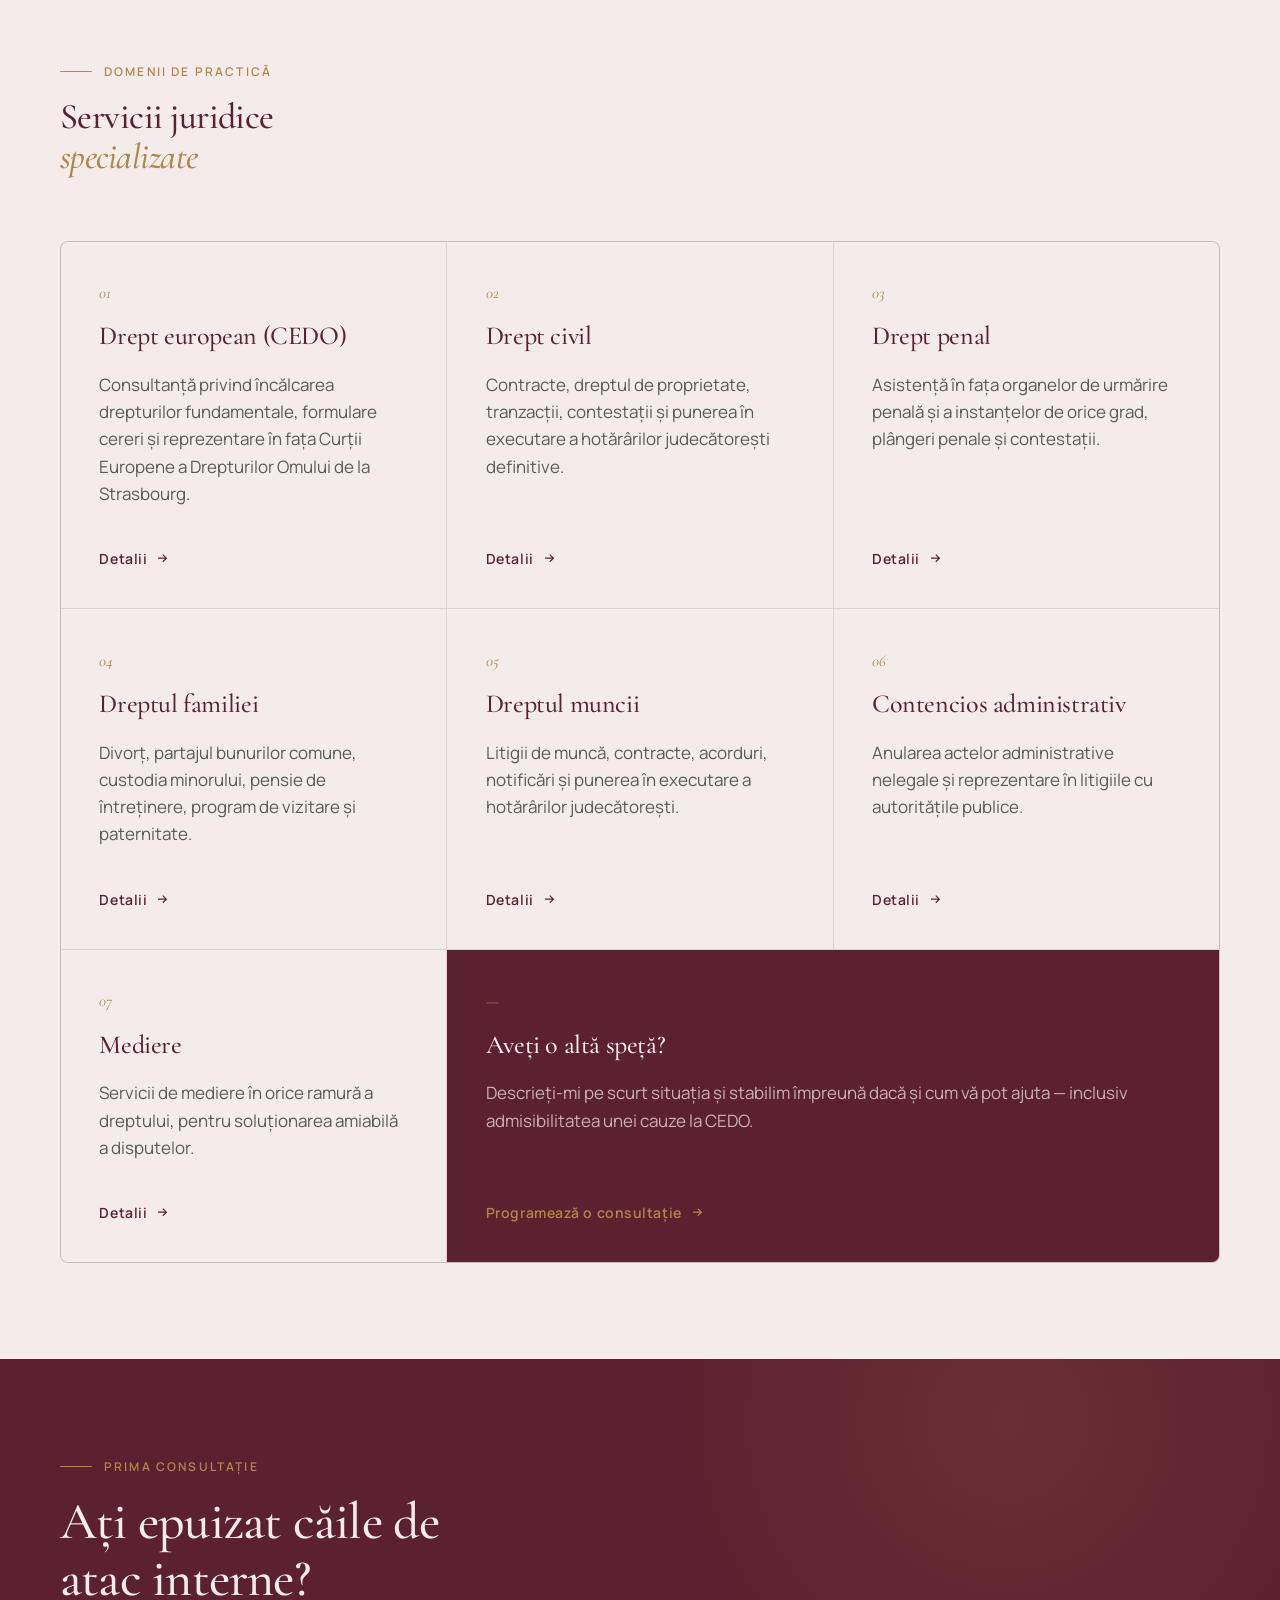
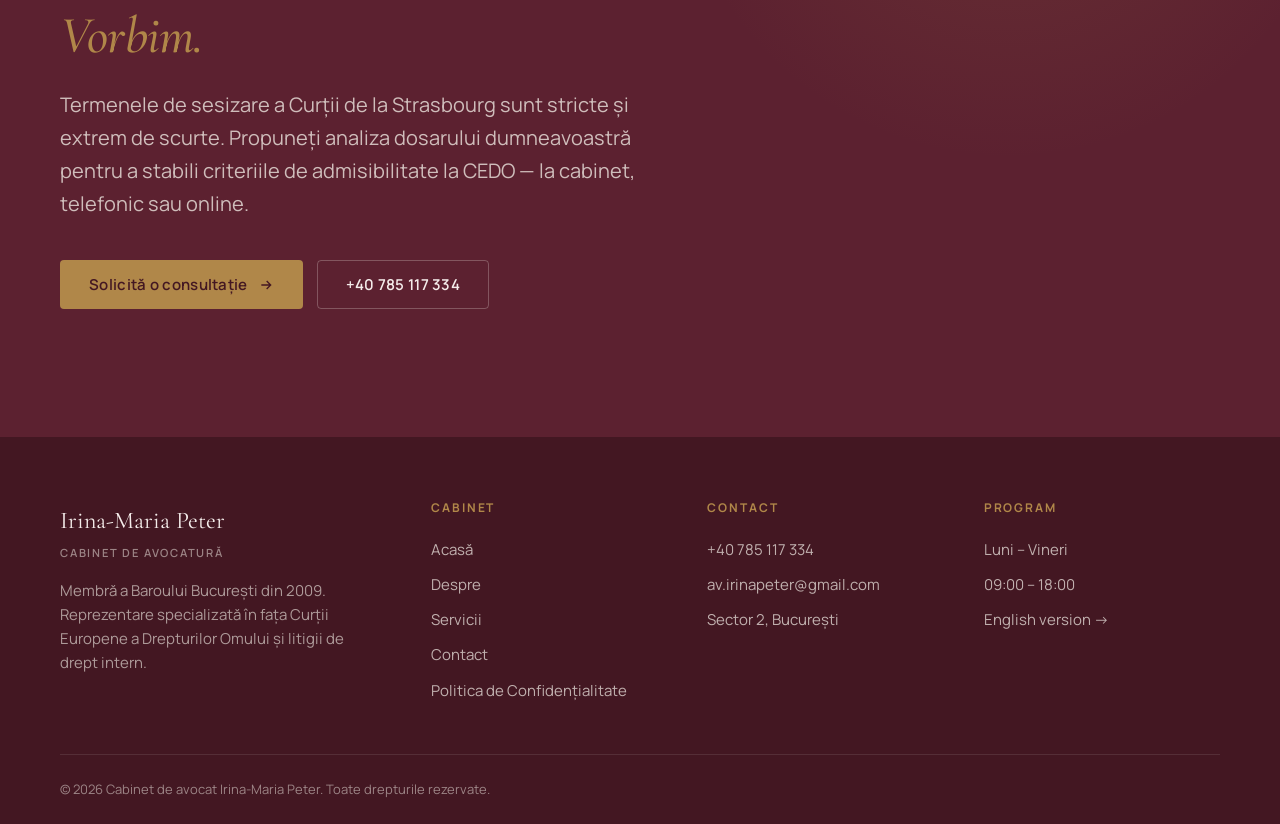
==== commit fa7747ad: "Add files via upload" ====
--- a/index.html
+++ b/index.html
@@ -376,6 +376,7 @@
             <li><a href="despre.html">Despre</a></li>
             <li><a href="servicii.html">Servicii</a></li>
             <li><a href="contact.html">Contact</a></li>
+            <li><a href="politica-confidentialitate.html">Politica de Confidențialitate</a></li>
           </ul>
         </div>
 
--- a/assets/styles.css
+++ b/assets/styles.css
@@ -1342,3 +1342,27 @@
   width: auto;
   accent-color: var(--color-primary);
 }
+
+/* Legal / policy page content */
+.legal-content { max-width: 72ch; }
+.legal-content > * + * { margin-top: var(--space-md); }
+.legal-content h2 {
+  font-size: var(--step-fluid-4);
+  margin-top: var(--space-xl);
+}
+.legal-content p,
+.legal-content li { color: var(--color-ink-muted); }
+.legal-content strong { color: var(--color-ink); font-weight: 600; }
+.legal-content ul {
+  list-style: disc;
+  padding-left: 1.25rem;
+}
+.legal-content li + li { margin-top: 0.5rem; }
+.legal-content a,
+.form-consent a {
+  color: var(--color-primary);
+  text-decoration: underline;
+  text-underline-offset: 0.15em;
+}
+.legal-content a:hover,
+.form-consent a:hover { color: var(--color-accent); }
